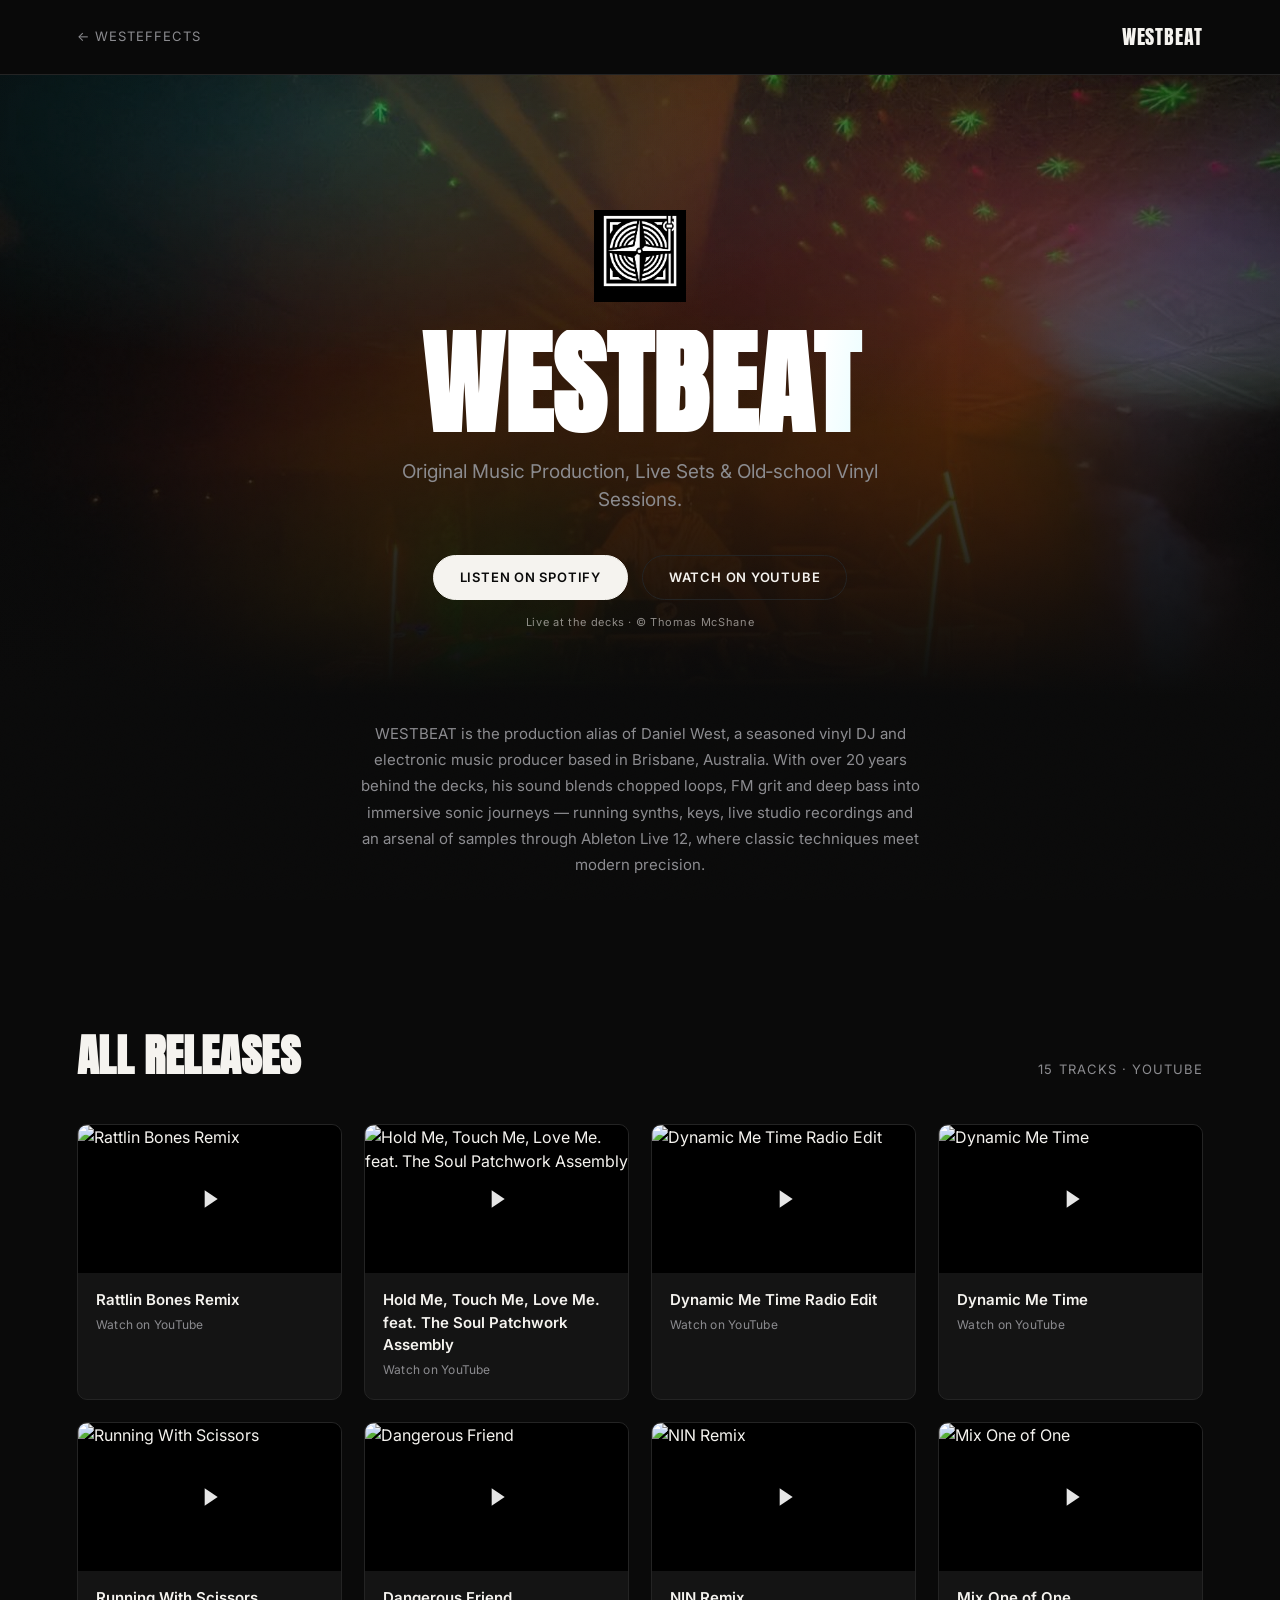
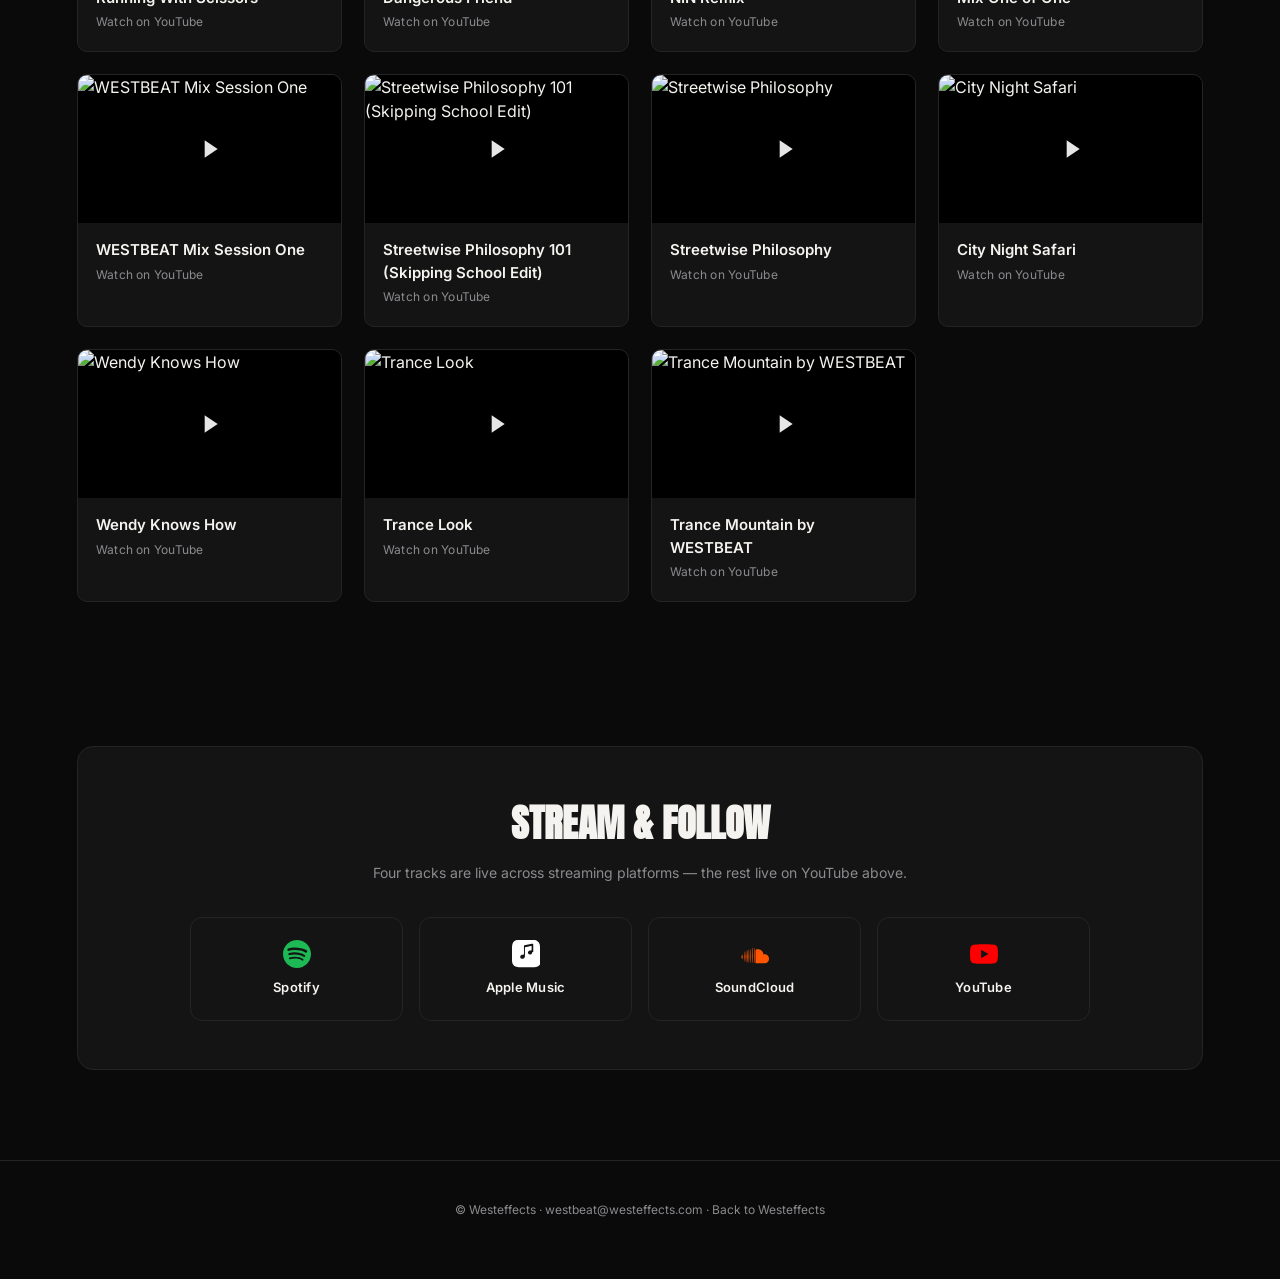
==== westbeat/index.html @ 550e1337 "Restructure site into dedicated project pages Replace single-page landing with a hub page linking to" ====
<!DOCTYPE html>
<html lang="en">
<head>
<meta charset="UTF-8">
<meta name="viewport" content="width=device-width, initial-scale=1.0">
<title>WESTBEAT — Original Music Production | Westeffects</title>
<meta name="description" content="WESTBEAT is the production alias of Daniel West — vinyl DJ and electronic music producer from Brisbane, Australia. Listen to every release.">
<link rel="preconnect" href="https://fonts.googleapis.com">
<link rel="preconnect" href="https://fonts.gstatic.com" crossorigin>
<link href="https://fonts.googleapis.com/css2?family=Anton&family=Inter:wght@400;500;600;700&display=swap" rel="stylesheet">
<style>
  :root{
    --bg:#0a0a0a;
    --bg-raised:#141414;
    --line:#242424;
    --text:#f5f3ef;
    --muted:#8b8b8f;
    --cyan:#00e5ff;
    --magenta:#ff2fd6;
  }
  *{box-sizing:border-box; margin:0; padding:0;}
  html{scroll-behavior:smooth;}
  body{
    background:var(--bg);
    color:var(--text);
    font-family:'Inter',sans-serif;
    line-height:1.5;
  }
  a{color:inherit; text-decoration:none;}
  img{display:block; max-width:100%;}

  .noise{
    position:fixed; inset:0; pointer-events:none; z-index:1; opacity:.035; mix-blend-mode:overlay;
    background-image:url("data:image/svg+xml,%3Csvg xmlns='http://www.w3.org/2000/svg' width='120' height='120'%3E%3Cfilter id='n'%3E%3CfeTurbulence type='fractalNoise' baseFrequency='.9' numOctaves='2' stitchTiles='stitch'/%3E%3C/filter%3E%3Crect width='100%25' height='100%25' filter='url(%23n)'/%3E%3C/svg%3E");
  }

  header{
    position:sticky; top:0; z-index:10;
    display:flex; align-items:center; justify-content:space-between;
    padding:22px 6vw;
    background:rgba(10,10,10,.85);
    backdrop-filter:blur(10px);
    border-bottom:1px solid var(--line);
  }
  .back{
    font-size:13px; letter-spacing:.08em; text-transform:uppercase;
    color:var(--muted); display:flex; align-items:center; gap:8px;
    transition:color .2s;
  }
  .back:hover{color:var(--text);}
  .brandmark{font-family:'Anton'; font-size:20px; letter-spacing:.04em;}

  .hero{
    position:relative;
    padding:15vh 6vw 10vh;
    text-align:center;
    overflow:hidden;
    background:
      linear-gradient(180deg, rgba(10,10,10,.55) 0%, rgba(10,10,10,.75) 55%, var(--bg) 96%),
      url('img/live-set.jpg') center 30%/cover no-repeat;
  }
  .hero::before{
    content:"";
    position:absolute; inset:-20% -10% auto -10%; height:140%;
    background:
      radial-gradient(ellipse 60% 45% at 30% 20%, rgba(0,229,255,.14), transparent 60%),
      radial-gradient(ellipse 55% 40% at 75% 30%, rgba(255,47,214,.13), transparent 60%);
    z-index:0;
  }
  .hero-credit{
    position:relative; z-index:2; margin-top:14px;
    font-size:11px; letter-spacing:.06em; color:rgba(245,243,239,.55);
  }
  .hero-inner{position:relative; z-index:2;}
  .hero img.mark{width:92px; margin:0 auto 28px;}
  .hero h1{
    font-family:'Anton';
    font-size:clamp(48px, 9vw, 118px);
    letter-spacing:.01em;
    line-height:.92;
    text-transform:uppercase;
    background:linear-gradient(100deg, #fff 30%, var(--cyan) 55%, var(--magenta) 78%, #fff 100%);
    background-size:220% 100%;
    -webkit-background-clip:text; background-clip:text; color:transparent;
    animation:sheen 9s ease-in-out infinite;
  }
  @keyframes sheen{0%{background-position:0% 0;}50%{background-position:100% 0;}100%{background-position:0% 0;}}
  .hero p.tag{
    margin-top:22px; font-size:clamp(15px,2vw,19px); color:var(--muted);
    max-width:560px; margin-left:auto; margin-right:auto;
  }
  .hero .cta-row{
    margin-top:40px; display:flex; gap:14px; justify-content:center; flex-wrap:wrap;
  }
  .pill{
    padding:12px 26px; border:1px solid var(--line); border-radius:999px;
    font-size:13px; letter-spacing:.06em; text-transform:uppercase; font-weight:600;
    transition:.2s;
  }
  .pill:hover{border-color:var(--cyan); box-shadow:0 0 0 1px var(--cyan), 0 0 24px rgba(0,229,255,.25);}
  .pill.solid{background:var(--text); color:#0a0a0a; border-color:var(--text);}
  .pill.solid:hover{box-shadow:0 0 24px rgba(255,255,255,.25);}

  .bio{
    max-width:720px; margin:0 auto; padding:0 6vw 10vh;
    color:var(--muted); font-size:15px; text-align:center; line-height:1.75;
  }

  section{padding:6vh 6vw 10vh;}
  .section-head{display:flex; align-items:baseline; justify-content:space-between; margin-bottom:36px; flex-wrap:wrap; gap:10px;}
  .section-head h2{
    font-family:'Anton'; font-size:clamp(28px,4vw,44px); text-transform:uppercase; letter-spacing:.01em;
  }
  .section-head span{color:var(--muted); font-size:13px; letter-spacing:.08em; text-transform:uppercase;}

  .track-grid{
    display:grid; grid-template-columns:repeat(auto-fill, minmax(260px,1fr)); gap:22px;
  }
  .track{
    background:var(--bg-raised); border:1px solid var(--line); border-radius:10px; overflow:hidden;
    transition:transform .25s, border-color .25s, box-shadow .25s;
  }
  .track:hover{transform:translateY(-4px); border-color:var(--cyan); box-shadow:0 12px 30px rgba(0,229,255,.12);}
  .thumb-wrap{position:relative; aspect-ratio:16/9; background:#000; overflow:hidden;}
  .thumb-wrap img{width:100%; height:100%; object-fit:cover; transition:transform .4s;}
  .track:hover .thumb-wrap img{transform:scale(1.06);}
  .play{
    position:absolute; inset:0; display:flex; align-items:center; justify-content:center;
    background:linear-gradient(0deg, rgba(0,0,0,.55), transparent 55%);
  }
  .play svg{width:52px; height:52px; opacity:.9; filter:drop-shadow(0 4px 12px rgba(0,0,0,.5));}
  .track-info{padding:16px 18px 20px;}
  .track-info h3{font-size:15px; font-weight:600; margin-bottom:4px;}
  .track-info p{font-size:12px; color:var(--muted); letter-spacing:.02em;}

  .stream{
    background:var(--bg-raised); border:1px solid var(--line); border-radius:16px;
    padding:48px 6vw; text-align:center;
  }
  .stream h2{font-family:'Anton'; font-size:clamp(26px,4vw,38px); text-transform:uppercase; margin-bottom:10px;}
  .stream p{color:var(--muted); font-size:14px; margin-bottom:34px;}
  .stream-grid{
    display:grid; grid-template-columns:repeat(auto-fit,minmax(170px,1fr)); gap:16px; max-width:900px; margin:0 auto;
  }
  .stream-card{
    border:1px solid var(--line); border-radius:12px; padding:22px 16px;
    display:flex; flex-direction:column; align-items:center; gap:10px;
    transition:.2s;
  }
  .stream-card:hover{border-color:var(--magenta); box-shadow:0 0 24px rgba(255,47,214,.18); transform:translateY(-3px);}
  .stream-card svg{width:28px; height:28px;}
  .stream-card span{font-size:13px; font-weight:600; letter-spacing:.02em;}

  footer{
    text-align:center; padding:40px 6vw 60px; color:var(--muted); font-size:12px;
    border-top:1px solid var(--line);
  }
  footer a{border-bottom:1px solid transparent;}
  footer a:hover{border-color:var(--muted);}

  @media (max-width:560px){
    header{padding:18px 5vw;}
    .hero{padding:12vh 5vw 8vh;}
  }
</style>
</head>
<body>
<div class="noise"></div>

<header>
  <a href="/" class="back">&larr; Westeffects</a>
  <span class="brandmark">WESTBEAT</span>
</header>

<div class="hero">
  <div class="hero-inner">
    <img class="mark" src="/assets/westbeat-emblem.png" alt="WESTBEAT emblem">
    <h1>Westbeat</h1>
    <p class="tag">Original Music Production, Live Sets &amp; Old&#8209;school Vinyl Sessions.</p>
    <div class="cta-row">
      <a class="pill solid" href="https://open.spotify.com/artist/5a6KjIK2V9G9QJYHcWZafc" target="_blank" rel="noopener">Listen on Spotify</a>
      <a class="pill" href="https://www.youtube.com/channel/UCq9BjDnObSXhd4F6xk1nn5w" target="_blank" rel="noopener">Watch on YouTube</a>
    </div>
    <p class="hero-credit">Live at the decks &middot; © Thomas McShane</p>
  </div>
</div>

<div class="bio">
  <p>WESTBEAT is the production alias of Daniel West, a seasoned vinyl DJ and electronic music producer based in Brisbane, Australia. With over 20 years behind the decks, his sound blends chopped loops, FM grit and deep bass into immersive sonic journeys &mdash; running synths, keys, live studio recordings and an arsenal of samples through Ableton Live 12, where classic techniques meet modern precision.</p>
</div>

<section id="tracks">
  <div class="section-head">
    <h2>All Releases</h2>
    <span>15 tracks · YouTube</span>
  </div>
  <div class="track-grid" id="trackGrid"></div>
</section>

<section id="stream-links">
  <div class="stream">
    <h2>Stream &amp; Follow</h2>
    <p>Four tracks are live across streaming platforms — the rest live on YouTube above.</p>
    <div class="stream-grid">
      <a class="stream-card" href="https://open.spotify.com/artist/5a6KjIK2V9G9QJYHcWZafc" target="_blank" rel="noopener">
        <svg viewBox="0 0 24 24" fill="#1DB954"><path d="M12 0C5.4 0 0 5.4 0 12s5.4 12 12 12 12-5.4 12-12S18.66 0 12 0zm5.521 17.34c-.24.359-.66.48-1.021.24-2.82-1.74-6.36-2.101-10.561-1.141-.418.122-.779-.179-.899-.539-.12-.421.18-.78.54-.9 4.56-1.021 8.52-.6 11.64 1.32.42.18.479.659.301 1.02zm1.44-3.3c-.301.42-.841.6-1.262.3-3.239-1.98-8.159-2.58-11.939-1.38-.479.12-1.02-.12-1.14-.6-.12-.48.12-1.021.6-1.141 4.32-1.32 9.719-.66 13.379 1.621.361.181.54.78.362 1.2zm.12-3.36C15.24 8.4 8.82 8.16 5.16 9.301c-.6.179-1.2-.181-1.38-.72-.18-.6.18-1.2.72-1.381 4.26-1.26 11.28-1.02 15.721 1.621.539.3.719 1.02.419 1.56-.299.421-1.02.599-1.559.3z"/></svg>
        <span>Spotify</span>
      </a>
      <a class="stream-card" href="https://music.apple.com/us/artist/westbeat/552785212" target="_blank" rel="noopener">
        <svg viewBox="0 0 24 24" fill="#fff"><path d="M23.997 6.124a9.23 9.23 0 00-.24-2.19c-.317-1.31-1.062-2.31-2.18-3.043A5.022 5.022 0 0019.5.033a10 10 0 00-1.156-.08H5.65a9.7 9.7 0 00-1.428.111 4.994 4.994 0 00-2.582 1.312A5.023 5.023 0 00.303 3.878a9.09 9.09 0 00-.28 2.006c-.008.109-.017.219-.023.328v11.588c.01.166.018.331.033.497.06.703.184 1.395.5 2.038a5.023 5.023 0 003.017 2.62 8.9 8.9 0 002.324.377c.113.006.226.014.339.021h12.978a8.882 8.882 0 001.4-.108 5.008 5.008 0 002.6-1.297 5.036 5.036 0 001.464-2.734 9.19 9.19 0 00.153-1.313c.008-.113.014-.226.02-.339V6.463c-.005-.113-.008-.226-.011-.339zm-6.549 4.203c-.045.436-.156.859-.396 1.234-.298.465-.719.751-1.24.868a1.96 1.96 0 01-.475.05 1.63 1.63 0 01-1.653-1.457 1.735 1.735 0 011.017-1.79c.297-.139.61-.203.928-.264l1.03-.196c.135-.026.161-.076.161-.207-.001-1.08 0-2.16-.002-3.24a.42.42 0 00-.014-.109c-.024-.089-.083-.128-.176-.11l-.443.087-4.85.978c-.03.006-.06.012-.089.021-.108.033-.147.08-.156.192a1.32 1.32 0 00-.005.146v7.129c0 .316-.024.63-.107.937a1.994 1.994 0 01-1.397 1.42 2.42 2.42 0 01-.926.089 1.716 1.716 0 01-1.598-1.407 1.734 1.734 0 011.056-1.87c.29-.13.596-.19.906-.249l1.062-.202c.15-.03.176-.076.176-.226V4.947c0-.156.05-.28.202-.343a.87.87 0 01.223-.058l6.29-1.268.61-.123a.53.53 0 01.623.417c.014.06.02.123.02.185v6.57z"/></svg>
        <span>Apple Music</span>
      </a>
      <a class="stream-card" href="https://soundcloud.com/westbeat-sc" target="_blank" rel="noopener">
        <svg viewBox="0 0 24 24" fill="#ff5500"><path d="M1.175 12.225c-.051 0-.094.046-.101.1l-.233 2.154.233 2.105c.007.058.05.098.101.098.05 0 .09-.04.099-.098l.255-2.105-.27-2.154c0-.057-.045-.1-.084-.1zm-1.005.83c-.06 0-.09.04-.099.09l-.17 1.325.17 1.28c.005.05.04.09.095.09s.095-.04.1-.09l.19-1.28-.19-1.325c-.005-.055-.045-.09-.096-.09zM3.24 10.06c-.06 0-.11.05-.11.11l-.24 4.14.24 3.97c0 .06.05.11.11.11.055 0 .1-.05.11-.11l.27-3.97-.27-4.14c-.01-.06-.055-.11-.11-.11zm1.075-.9c-.065 0-.12.055-.125.12l-.215 5.02.215 4.86c.005.065.06.12.125.12.06 0 .11-.055.115-.12l.245-4.86-.245-5.02c-.005-.065-.055-.12-.115-.12zm1.12-.32c-.075 0-.135.06-.14.135l-.195 5.24.195 4.995c.005.075.065.135.14.135.07 0 .13-.06.135-.135l.22-4.995-.22-5.24c-.005-.075-.065-.135-.135-.135zm1.31-.61c-.08 0-.145.065-.15.145l-.17 5.85.17 5.02c.005.08.07.145.15.145.075 0 .14-.065.145-.145l.19-5.02-.19-5.85c-.005-.08-.07-.145-.145-.145zm1.575-.35c-.09 0-.16.07-.165.16l-.135 6.2.135 5.06c.005.09.075.16.165.16.085 0 .155-.07.16-.16l.155-5.06-.155-6.2c-.005-.09-.075-.16-.16-.16zm1.575-1.135c-.005 0-.005 0 0 0-.1 0-.18.08-.185.18l-.11 7.32.11 5.09c.005.1.085.18.185.18.095 0 .175-.08.18-.18l.125-5.09-.125-7.32c-.005-.1-.085-.18-.18-.18zm1.665.03c-.105 0-.19.085-.195.19l-.095 7.28.095 5.115c.005.105.09.19.195.19.1 0 .185-.085.19-.19l.11-5.115-.11-7.28c-.005-.105-.09-.19-.19-.19zM24 15.885c0-1.99-1.615-3.605-3.605-3.605-.375 0-.735.06-1.075.165-.22-2.48-2.305-4.425-4.845-4.425-.625 0-1.225.12-1.775.335-.21.08-.265.165-.265.325v10.9c0 .17.135.31.3.325.01 0 6.965.005 7.66.005 1.99 0 3.605-1.615 3.605-3.61z"/></svg>
        <span>SoundCloud</span>
      </a>
      <a class="stream-card" href="https://www.youtube.com/channel/UCq9BjDnObSXhd4F6xk1nn5w" target="_blank" rel="noopener">
        <svg viewBox="0 0 24 24" fill="#ff0000"><path d="M23.498 6.186a3.016 3.016 0 00-2.122-2.136C19.505 3.545 12 3.545 12 3.545s-7.505 0-9.377.505A3.017 3.017 0 00.502 6.186C0 8.07 0 12 0 12s0 3.93.502 5.814a3.016 3.016 0 002.122 2.136c1.871.505 9.376.505 9.376.505s7.505 0 9.377-.505a3.015 3.015 0 002.122-2.136C24 15.93 24 12 24 12s0-3.93-.502-5.814zM9.545 15.568V8.432L15.818 12l-6.273 3.568z"/></svg>
        <span>YouTube</span>
      </a>
    </div>
  </div>
</section>

<footer>
  &copy; Westeffects &middot; <a href="mailto:westbeat@westeffects.com">westbeat@westeffects.com</a> &middot; <a href="/">Back to Westeffects</a>
</footer>

<script>
  const tracks = [
    {t:"Rattlin Bones Remix", id:"Dpo0kNrau_4"},
    {t:"Hold Me, Touch Me, Love Me. feat. The Soul Patchwork Assembly", id:"LbVq-XyKvYc"},
    {t:"Dynamic Me Time Radio Edit", id:"4kYyY1t7k84"},
    {t:"Dynamic Me Time", id:"8NvxY5OrYR0"},
    {t:"Running With Scissors", id:"CcXhav2uwrs"},
    {t:"Dangerous Friend", id:"uEY5Pba6KpY"},
    {t:"NIN Remix", id:"u3RGkSMox-8"},
    {t:"Mix One of One", id:"4SW2ZgAfYdM"},
    {t:"WESTBEAT Mix Session One", id:"VkwYzGyesQo"},
    {t:"Streetwise Philosophy 101 (Skipping School Edit)", id:"_OhqLDvJl_M"},
    {t:"Streetwise Philosophy", id:"Dahv3SPczKo"},
    {t:"City Night Safari", id:"FU1nrF82zl4"},
    {t:"Wendy Knows How", id:"JYsI0Rg2P-U"},
    {t:"Trance Look", id:"PhKrFLzXzLE"},
    {t:"Trance Mountain by WESTBEAT", id:"DT7J2Pi8-xg"}
  ];
  const grid = document.getElementById('trackGrid');
  grid.innerHTML = tracks.map(tr => `
    <a class="track" href="https://www.youtube.com/watch?v=${tr.id}" target="_blank" rel="noopener">
      <div class="thumb-wrap">
        <img loading="lazy" src="https://img.youtube.com/vi/${tr.id}/hqdefault.jpg" alt="${tr.t}">
        <div class="play"><svg viewBox="0 0 24 24" fill="white"><circle cx="12" cy="12" r="11" fill="rgba(0,0,0,.35)"/><path d="M10 8l6 4-6 4V8z" fill="white"/></svg></div>
      </div>
      <div class="track-info"><h3>${tr.t}</h3><p>Watch on YouTube</p></div>
    </a>
  `).join('');
</script>
</body>
</html>
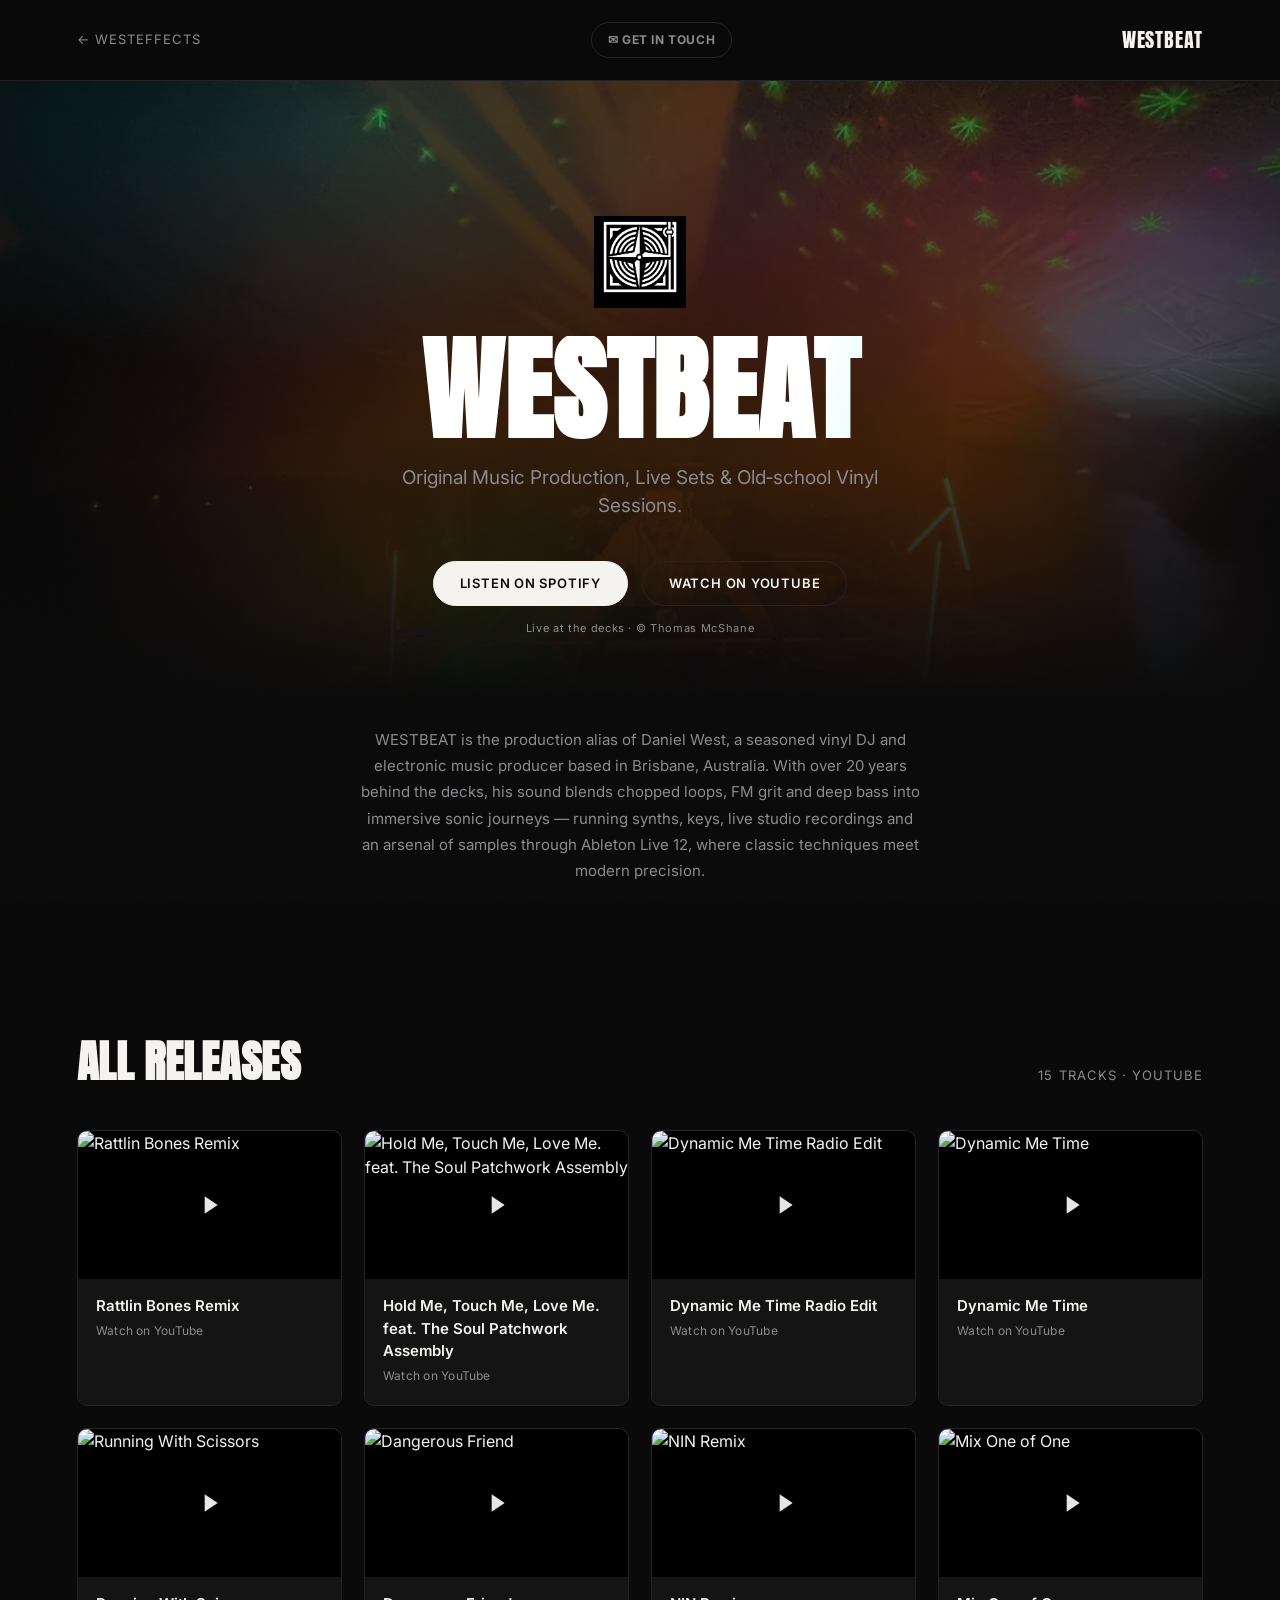
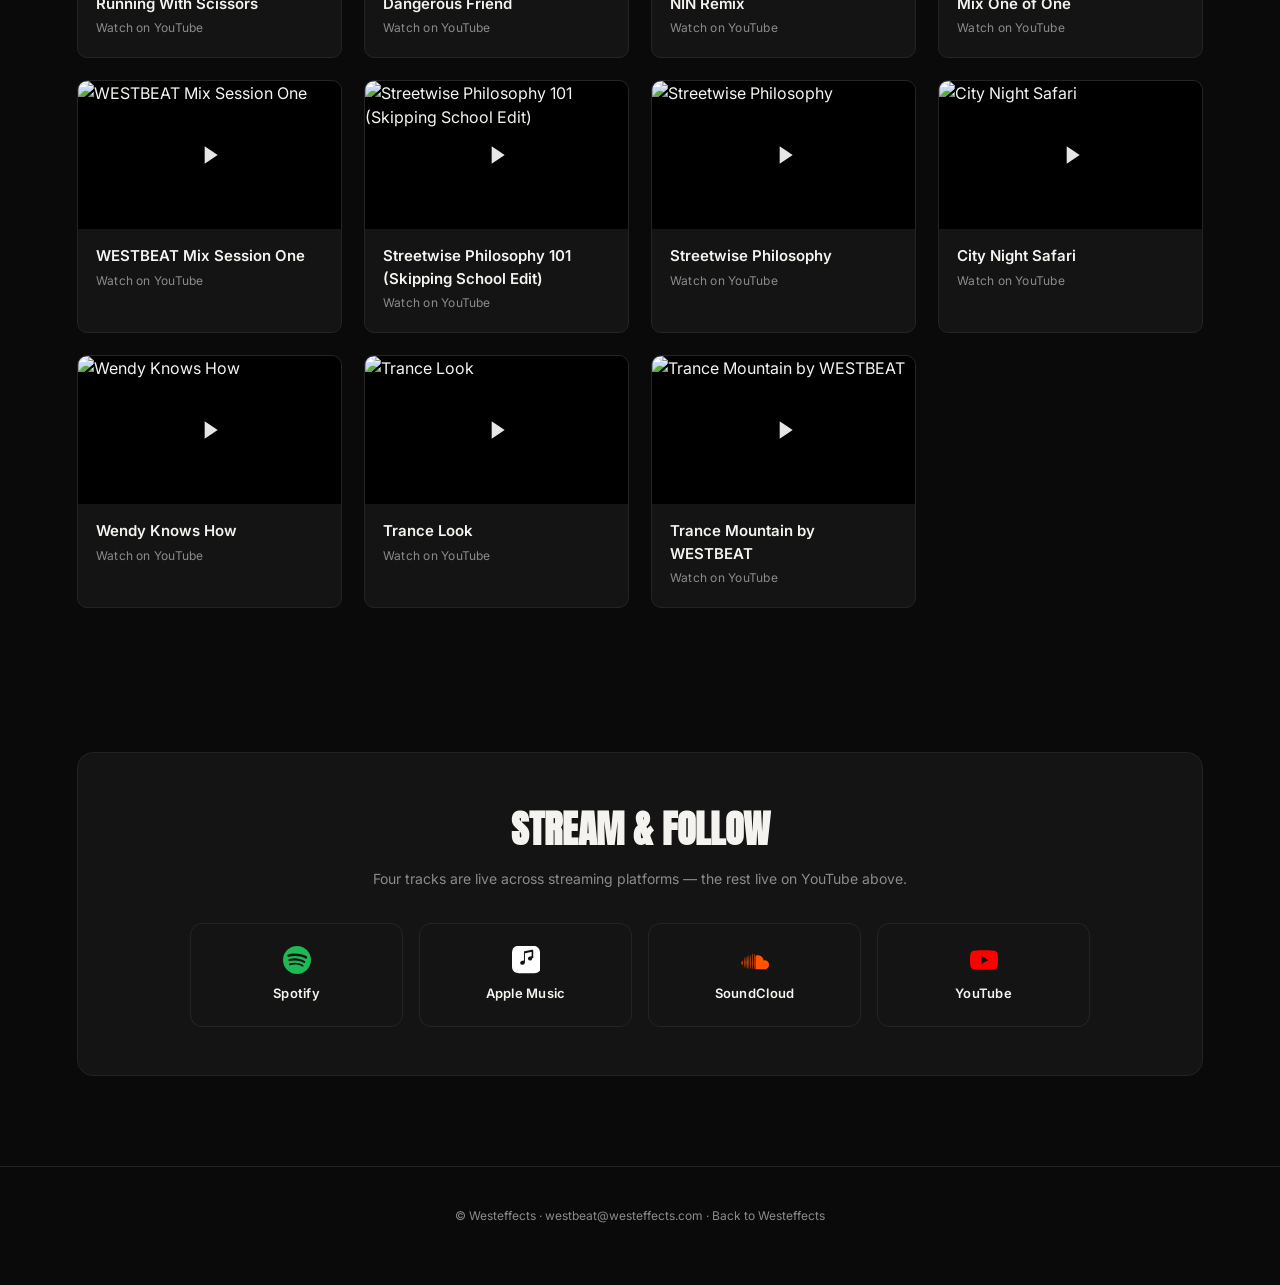
==== commit 5946afd8: "Update index.html" ====
--- a/westbeat/index.html
+++ b/westbeat/index.html
@@ -48,6 +48,8 @@
     transition:color .2s;
   }
   .back:hover{color:var(--text);}
+  .contact-pill{font-size:12px; font-weight:700; letter-spacing:.05em; text-transform:uppercase; color:var(--muted); padding:8px 16px; border:1px solid var(--line); border-radius:999px; transition:.2s;}
+  .contact-pill:hover{border-color:var(--cyan); color:var(--text);}
   .brandmark{font-family:'Anton'; font-size:20px; letter-spacing:.04em;}
 
   .hero{
@@ -169,6 +171,7 @@
 
 <header>
   <a href="/" class="back">&larr; Westeffects</a>
+  <a href="mailto:westbeat@westeffects.com" class="contact-pill">&#9993; Get in Touch</a>
   <span class="brandmark">WESTBEAT</span>
 </header>
 
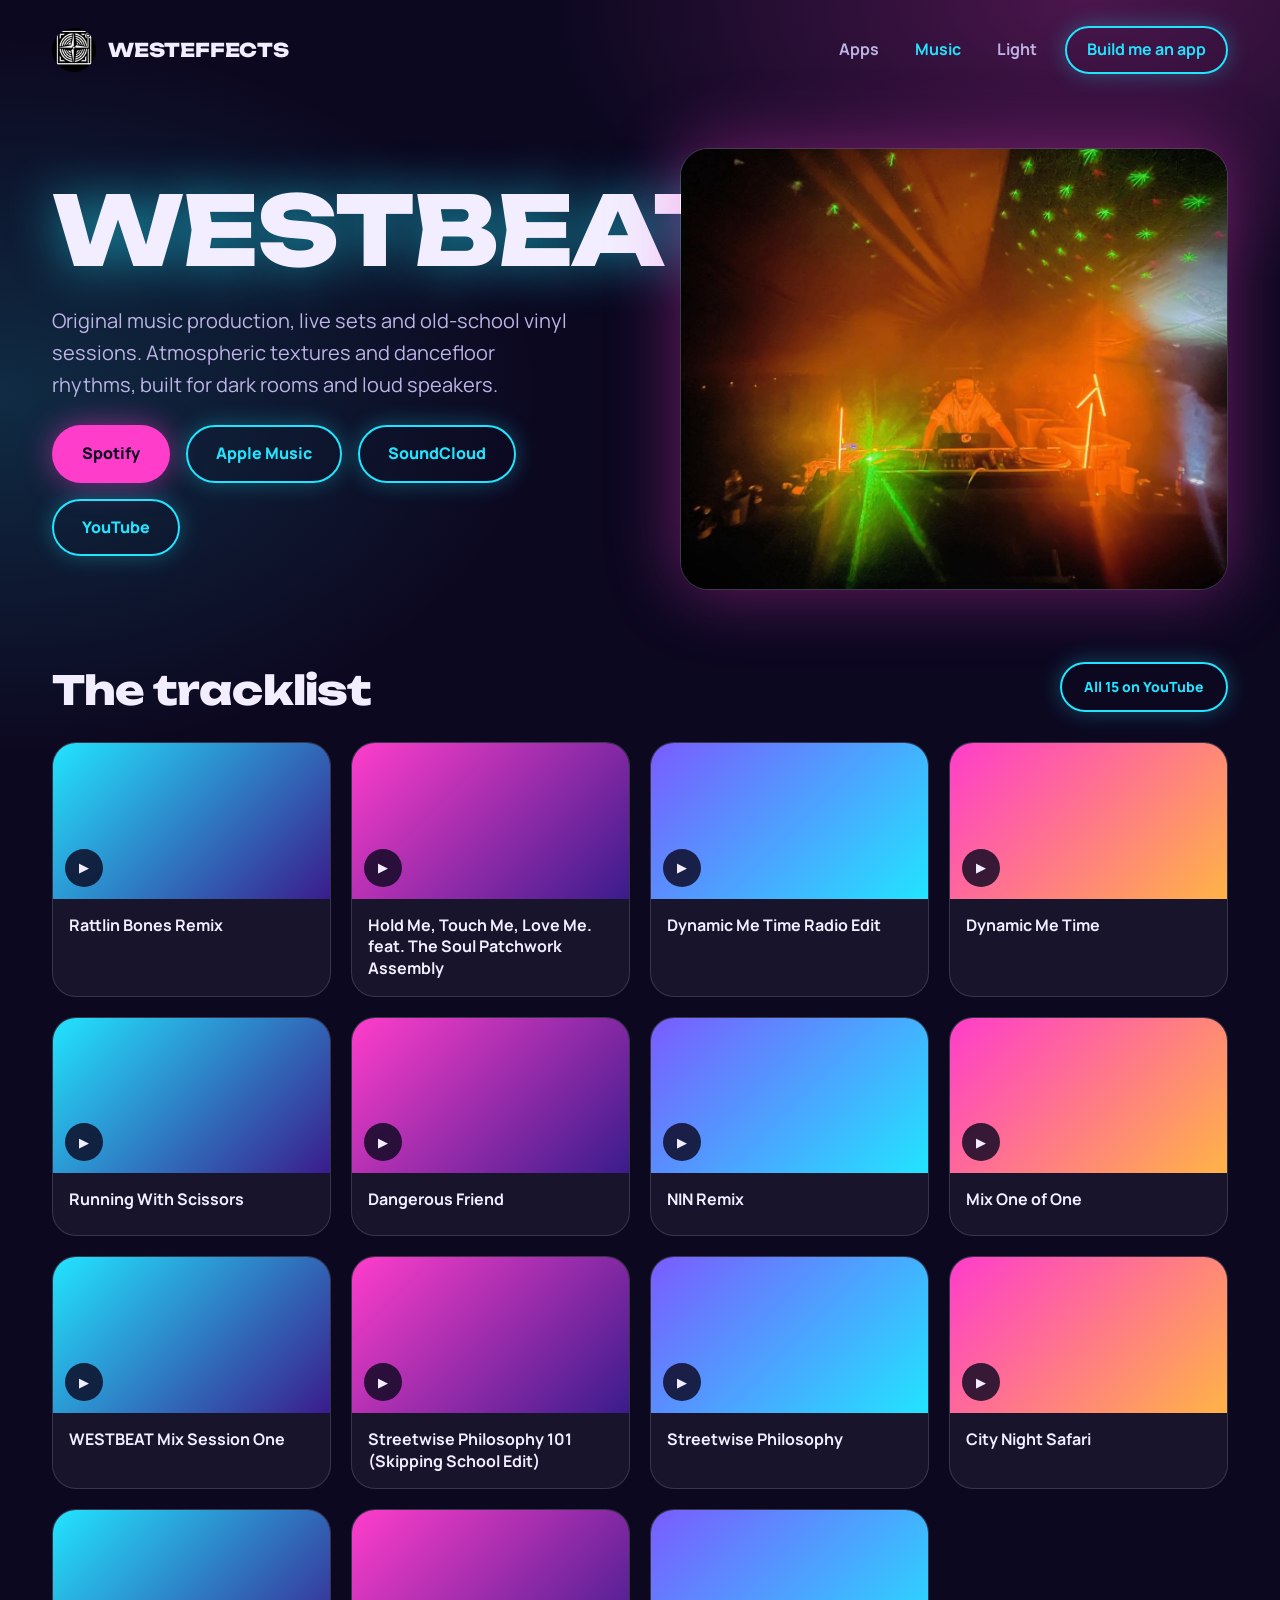
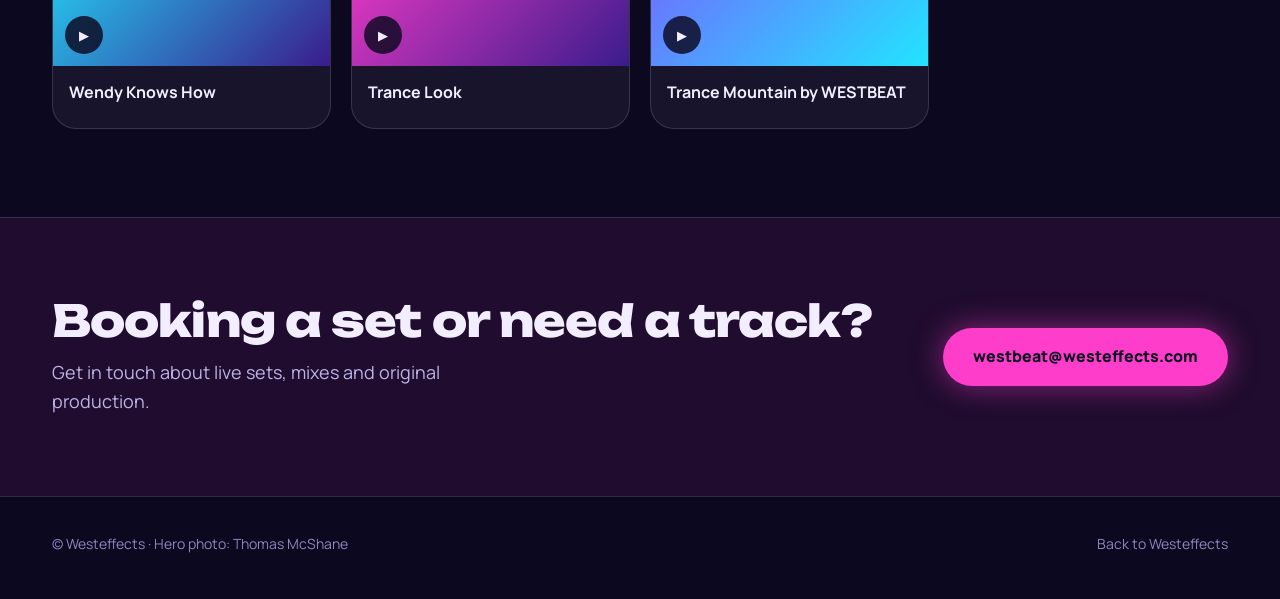
==== commit 1a2608f3: "Add files via upload" ====
--- a/westbeat/index.html
+++ b/westbeat/index.html
@@ -3,260 +3,62 @@
 <head>
 <meta charset="UTF-8">
 <meta name="viewport" content="width=device-width, initial-scale=1.0">
-<title>WESTBEAT — Original Music Production | Westeffects</title>
-<meta name="description" content="WESTBEAT is the production alias of Daniel West — vinyl DJ and electronic music producer from Brisbane, Australia. Listen to every release.">
+<title>Westbeat — Music and Sound | Westeffects</title>
+<meta name="description" content="Westbeat: original music production, live sets and old-school vinyl sessions. Listen on YouTube, Spotify, Apple Music and SoundCloud.">
+<link rel="icon" href="/assets/favicon.png">
 <link rel="preconnect" href="https://fonts.googleapis.com">
 <link rel="preconnect" href="https://fonts.gstatic.com" crossorigin>
-<link href="https://fonts.googleapis.com/css2?family=Anton&family=Inter:wght@400;500;600;700&display=swap" rel="stylesheet">
-<style>
-  :root{
-    --bg:#0a0a0a;
-    --bg-raised:#141414;
-    --line:#242424;
-    --text:#f5f3ef;
-    --muted:#8b8b8f;
-    --cyan:#00e5ff;
-    --magenta:#ff2fd6;
-  }
-  *{box-sizing:border-box; margin:0; padding:0;}
-  html{scroll-behavior:smooth;}
-  body{
-    background:var(--bg);
-    color:var(--text);
-    font-family:'Inter',sans-serif;
-    line-height:1.5;
-  }
-  a{color:inherit; text-decoration:none;}
-  img{display:block; max-width:100%;}
-
-  .noise{
-    position:fixed; inset:0; pointer-events:none; z-index:1; opacity:.035; mix-blend-mode:overlay;
-    background-image:url("data:image/svg+xml,%3Csvg xmlns='http://www.w3.org/2000/svg' width='120' height='120'%3E%3Cfilter id='n'%3E%3CfeTurbulence type='fractalNoise' baseFrequency='.9' numOctaves='2' stitchTiles='stitch'/%3E%3C/filter%3E%3Crect width='100%25' height='100%25' filter='url(%23n)'/%3E%3C/svg%3E");
-  }
-
-  header{
-    position:sticky; top:0; z-index:10;
-    display:flex; align-items:center; justify-content:space-between;
-    padding:22px 6vw;
-    background:rgba(10,10,10,.85);
-    backdrop-filter:blur(10px);
-    border-bottom:1px solid var(--line);
-  }
-  .back{
-    font-size:13px; letter-spacing:.08em; text-transform:uppercase;
-    color:var(--muted); display:flex; align-items:center; gap:8px;
-    transition:color .2s;
-  }
-  .back:hover{color:var(--text);}
-  .contact-pill{font-size:12px; font-weight:700; letter-spacing:.05em; text-transform:uppercase; color:var(--muted); padding:8px 16px; border:1px solid var(--line); border-radius:999px; transition:.2s;}
-  .contact-pill:hover{border-color:var(--cyan); color:var(--text);}
-  .brandmark{font-family:'Anton'; font-size:20px; letter-spacing:.04em;}
-
-  .hero{
-    position:relative;
-    padding:15vh 6vw 10vh;
-    text-align:center;
-    overflow:hidden;
-    background:
-      linear-gradient(180deg, rgba(10,10,10,.55) 0%, rgba(10,10,10,.75) 55%, var(--bg) 96%),
-      url('img/live-set.jpg') center 30%/cover no-repeat;
-  }
-  .hero::before{
-    content:"";
-    position:absolute; inset:-20% -10% auto -10%; height:140%;
-    background:
-      radial-gradient(ellipse 60% 45% at 30% 20%, rgba(0,229,255,.14), transparent 60%),
-      radial-gradient(ellipse 55% 40% at 75% 30%, rgba(255,47,214,.13), transparent 60%);
-    z-index:0;
-  }
-  .hero-credit{
-    position:relative; z-index:2; margin-top:14px;
-    font-size:11px; letter-spacing:.06em; color:rgba(245,243,239,.55);
-  }
-  .hero-inner{position:relative; z-index:2;}
-  .hero img.mark{width:92px; margin:0 auto 28px;}
-  .hero h1{
-    font-family:'Anton';
-    font-size:clamp(48px, 9vw, 118px);
-    letter-spacing:.01em;
-    line-height:.92;
-    text-transform:uppercase;
-    background:linear-gradient(100deg, #fff 30%, var(--cyan) 55%, var(--magenta) 78%, #fff 100%);
-    background-size:220% 100%;
-    -webkit-background-clip:text; background-clip:text; color:transparent;
-    animation:sheen 9s ease-in-out infinite;
-  }
-  @keyframes sheen{0%{background-position:0% 0;}50%{background-position:100% 0;}100%{background-position:0% 0;}}
-  .hero p.tag{
-    margin-top:22px; font-size:clamp(15px,2vw,19px); color:var(--muted);
-    max-width:560px; margin-left:auto; margin-right:auto;
-  }
-  .hero .cta-row{
-    margin-top:40px; display:flex; gap:14px; justify-content:center; flex-wrap:wrap;
-  }
-  .pill{
-    padding:12px 26px; border:1px solid var(--line); border-radius:999px;
-    font-size:13px; letter-spacing:.06em; text-transform:uppercase; font-weight:600;
-    transition:.2s;
-  }
-  .pill:hover{border-color:var(--cyan); box-shadow:0 0 0 1px var(--cyan), 0 0 24px rgba(0,229,255,.25);}
-  .pill.solid{background:var(--text); color:#0a0a0a; border-color:var(--text);}
-  .pill.solid:hover{box-shadow:0 0 24px rgba(255,255,255,.25);}
-
-  .bio{
-    max-width:720px; margin:0 auto; padding:0 6vw 10vh;
-    color:var(--muted); font-size:15px; text-align:center; line-height:1.75;
-  }
-
-  section{padding:6vh 6vw 10vh;}
-  .section-head{display:flex; align-items:baseline; justify-content:space-between; margin-bottom:36px; flex-wrap:wrap; gap:10px;}
-  .section-head h2{
-    font-family:'Anton'; font-size:clamp(28px,4vw,44px); text-transform:uppercase; letter-spacing:.01em;
-  }
-  .section-head span{color:var(--muted); font-size:13px; letter-spacing:.08em; text-transform:uppercase;}
-
-  .track-grid{
-    display:grid; grid-template-columns:repeat(auto-fill, minmax(260px,1fr)); gap:22px;
-  }
-  .track{
-    background:var(--bg-raised); border:1px solid var(--line); border-radius:10px; overflow:hidden;
-    transition:transform .25s, border-color .25s, box-shadow .25s;
-  }
-  .track:hover{transform:translateY(-4px); border-color:var(--cyan); box-shadow:0 12px 30px rgba(0,229,255,.12);}
-  .thumb-wrap{position:relative; aspect-ratio:16/9; background:#000; overflow:hidden;}
-  .thumb-wrap img{width:100%; height:100%; object-fit:cover; transition:transform .4s;}
-  .track:hover .thumb-wrap img{transform:scale(1.06);}
-  .play{
-    position:absolute; inset:0; display:flex; align-items:center; justify-content:center;
-    background:linear-gradient(0deg, rgba(0,0,0,.55), transparent 55%);
-  }
-  .play svg{width:52px; height:52px; opacity:.9; filter:drop-shadow(0 4px 12px rgba(0,0,0,.5));}
-  .track-info{padding:16px 18px 20px;}
-  .track-info h3{font-size:15px; font-weight:600; margin-bottom:4px;}
-  .track-info p{font-size:12px; color:var(--muted); letter-spacing:.02em;}
-
-  .stream{
-    background:var(--bg-raised); border:1px solid var(--line); border-radius:16px;
-    padding:48px 6vw; text-align:center;
-  }
-  .stream h2{font-family:'Anton'; font-size:clamp(26px,4vw,38px); text-transform:uppercase; margin-bottom:10px;}
-  .stream p{color:var(--muted); font-size:14px; margin-bottom:34px;}
-  .stream-grid{
-    display:grid; grid-template-columns:repeat(auto-fit,minmax(170px,1fr)); gap:16px; max-width:900px; margin:0 auto;
-  }
-  .stream-card{
-    border:1px solid var(--line); border-radius:12px; padding:22px 16px;
-    display:flex; flex-direction:column; align-items:center; gap:10px;
-    transition:.2s;
-  }
-  .stream-card:hover{border-color:var(--magenta); box-shadow:0 0 24px rgba(255,47,214,.18); transform:translateY(-3px);}
-  .stream-card svg{width:28px; height:28px;}
-  .stream-card span{font-size:13px; font-weight:600; letter-spacing:.02em;}
-
-  footer{
-    text-align:center; padding:40px 6vw 60px; color:var(--muted); font-size:12px;
-    border-top:1px solid var(--line);
-  }
-  footer a{border-bottom:1px solid transparent;}
-  footer a:hover{border-color:var(--muted);}
-
-  @media (max-width:560px){
-    header{padding:18px 5vw;}
-    .hero{padding:12vh 5vw 8vh;}
-  }
-</style>
+<link href="https://fonts.googleapis.com/css2?family=Unbounded:wght@500;800&family=Manrope:wght@400;500;700;800&display=swap" rel="stylesheet">
+<link rel="stylesheet" href="/assets/styles.css">
 </head>
 <body>
-<div class="noise"></div>
+<div class="wrap">
+  <nav class="nav" aria-label="Main">
+    <a class="brand" href="/"><img src="/assets/emblem-256.png" alt="Westeffects compass emblem" width="44" height="44"><span>WESTEFFECTS</span></a>
+    <div class="menu">
+      <a href="/westworks/">Apps</a><a href="/westbeat/" aria-current="page">Music</a><a href="/westlight/">Light</a>
+      <a class="cta" href="/westworks/#build">Build me an app</a>
+    </div>
+  </nav>
 
-<header>
-  <a href="/" class="back">&larr; Westeffects</a>
-  <a href="mailto:westbeat@westeffects.com" class="contact-pill">&#9993; Get in Touch</a>
-  <span class="brandmark">WESTBEAT</span>
-</header>
+  <header class="split">
+    <div class="l">
+      <h1 class="disp" style="font-size:clamp(44px,8vw,96px);text-shadow:0 0 50px rgba(34,228,255,.6)">WESTBEAT</h1>
+      <p class="lead" style="font-size:clamp(17px,2vw,20px);color:var(--muted);max-width:520px">Original music production, live sets and old-school vinyl sessions. Atmospheric textures and dancefloor rhythms, built for dark rooms and loud speakers.</p>
+      <div class="row"><a class="btn" href="https://open.spotify.com/artist/5a6KjIK2V9G9QJYHcWZafc" target="_blank" rel="noopener">Spotify</a><a class="btn ghost" href="https://music.apple.com/us/artist/westbeat/552785212" target="_blank" rel="noopener">Apple Music</a><a class="btn ghost" href="https://soundcloud.com/westbeat-sc" target="_blank" rel="noopener">SoundCloud</a><a class="btn ghost" href="https://www.youtube.com/channel/UCq9BjDnObSXhd4F6xk1nn5w" target="_blank" rel="noopener">YouTube</a></div>
+    </div>
+    <div class="r"><img src="/assets/live-set.jpg" alt="Westbeat DJ playing vinyl at a live set. Photo: Thomas McShane"></div>
+  </header>
 
-<div class="hero">
-  <div class="hero-inner">
-    <img class="mark" src="/assets/westbeat-emblem.png" alt="WESTBEAT emblem">
-    <h1>Westbeat</h1>
-    <p class="tag">Original Music Production, Live Sets &amp; Old&#8209;school Vinyl Sessions.</p>
-    <div class="cta-row">
-      <a class="pill solid" href="https://open.spotify.com/artist/5a6KjIK2V9G9QJYHcWZafc" target="_blank" rel="noopener">Listen on Spotify</a>
-      <a class="pill" href="https://www.youtube.com/channel/UCq9BjDnObSXhd4F6xk1nn5w" target="_blank" rel="noopener">Watch on YouTube</a>
+  <section class="block" aria-labelledby="tl">
+    <div class="head-row"><h2 class="disp" id="tl">The tracklist</h2><a class="btn ghost sm" href="https://www.youtube.com/channel/UCq9BjDnObSXhd4F6xk1nn5w" target="_blank" rel="noopener">All 15 on YouTube</a></div>
+    <div class="tracks">
+      <a class="glass track" href="https://www.youtube.com/watch?v=Dpo0kNrau_4" target="_blank" rel="noopener" style="--a:#22E4FF;--b:#3A1C8C"><div class="th"><img src="https://img.youtube.com/vi/Dpo0kNrau_4/hqdefault.jpg" alt="" loading="lazy" onerror="this.remove()"><b aria-hidden="true">▶</b></div><div class="tt">Rattlin Bones Remix</div></a>
+      <a class="glass track" href="https://www.youtube.com/watch?v=LbVq-XyKvYc" target="_blank" rel="noopener" style="--a:#FF3DCB;--b:#3A1C8C"><div class="th"><img src="https://img.youtube.com/vi/LbVq-XyKvYc/hqdefault.jpg" alt="" loading="lazy" onerror="this.remove()"><b aria-hidden="true">▶</b></div><div class="tt">Hold Me, Touch Me, Love Me. feat. The Soul Patchwork Assembly</div></a>
+      <a class="glass track" href="https://www.youtube.com/watch?v=4kYyY1t7k84" target="_blank" rel="noopener" style="--a:#7A5CFF;--b:#22E4FF"><div class="th"><img src="https://img.youtube.com/vi/4kYyY1t7k84/hqdefault.jpg" alt="" loading="lazy" onerror="this.remove()"><b aria-hidden="true">▶</b></div><div class="tt">Dynamic Me Time Radio Edit</div></a>
+      <a class="glass track" href="https://www.youtube.com/watch?v=8NvxY5OrYR0" target="_blank" rel="noopener" style="--a:#FF3DCB;--b:#FFB347"><div class="th"><img src="https://img.youtube.com/vi/8NvxY5OrYR0/hqdefault.jpg" alt="" loading="lazy" onerror="this.remove()"><b aria-hidden="true">▶</b></div><div class="tt">Dynamic Me Time</div></a>
+      <a class="glass track" href="https://www.youtube.com/watch?v=CcXhav2uwrs" target="_blank" rel="noopener" style="--a:#22E4FF;--b:#3A1C8C"><div class="th"><img src="https://img.youtube.com/vi/CcXhav2uwrs/hqdefault.jpg" alt="" loading="lazy" onerror="this.remove()"><b aria-hidden="true">▶</b></div><div class="tt">Running With Scissors</div></a>
+      <a class="glass track" href="https://www.youtube.com/watch?v=uEY5Pba6KpY" target="_blank" rel="noopener" style="--a:#FF3DCB;--b:#3A1C8C"><div class="th"><img src="https://img.youtube.com/vi/uEY5Pba6KpY/hqdefault.jpg" alt="" loading="lazy" onerror="this.remove()"><b aria-hidden="true">▶</b></div><div class="tt">Dangerous Friend</div></a>
+      <a class="glass track" href="https://www.youtube.com/watch?v=u3RGkSMox-8" target="_blank" rel="noopener" style="--a:#7A5CFF;--b:#22E4FF"><div class="th"><img src="https://img.youtube.com/vi/u3RGkSMox-8/hqdefault.jpg" alt="" loading="lazy" onerror="this.remove()"><b aria-hidden="true">▶</b></div><div class="tt">NIN Remix</div></a>
+      <a class="glass track" href="https://www.youtube.com/watch?v=4SW2ZgAfYdM" target="_blank" rel="noopener" style="--a:#FF3DCB;--b:#FFB347"><div class="th"><img src="https://img.youtube.com/vi/4SW2ZgAfYdM/hqdefault.jpg" alt="" loading="lazy" onerror="this.remove()"><b aria-hidden="true">▶</b></div><div class="tt">Mix One of One</div></a>
+      <a class="glass track" href="https://www.youtube.com/watch?v=VkwYzGyesQo" target="_blank" rel="noopener" style="--a:#22E4FF;--b:#3A1C8C"><div class="th"><img src="https://img.youtube.com/vi/VkwYzGyesQo/hqdefault.jpg" alt="" loading="lazy" onerror="this.remove()"><b aria-hidden="true">▶</b></div><div class="tt">WESTBEAT Mix Session One</div></a>
+      <a class="glass track" href="https://www.youtube.com/watch?v=_OhqLDvJl_M" target="_blank" rel="noopener" style="--a:#FF3DCB;--b:#3A1C8C"><div class="th"><img src="https://img.youtube.com/vi/_OhqLDvJl_M/hqdefault.jpg" alt="" loading="lazy" onerror="this.remove()"><b aria-hidden="true">▶</b></div><div class="tt">Streetwise Philosophy 101 (Skipping School Edit)</div></a>
+      <a class="glass track" href="https://www.youtube.com/watch?v=Dahv3SPczKo" target="_blank" rel="noopener" style="--a:#7A5CFF;--b:#22E4FF"><div class="th"><img src="https://img.youtube.com/vi/Dahv3SPczKo/hqdefault.jpg" alt="" loading="lazy" onerror="this.remove()"><b aria-hidden="true">▶</b></div><div class="tt">Streetwise Philosophy</div></a>
+      <a class="glass track" href="https://www.youtube.com/watch?v=FU1nrF82zl4" target="_blank" rel="noopener" style="--a:#FF3DCB;--b:#FFB347"><div class="th"><img src="https://img.youtube.com/vi/FU1nrF82zl4/hqdefault.jpg" alt="" loading="lazy" onerror="this.remove()"><b aria-hidden="true">▶</b></div><div class="tt">City Night Safari</div></a>
+      <a class="glass track" href="https://www.youtube.com/watch?v=JYsI0Rg2P-U" target="_blank" rel="noopener" style="--a:#22E4FF;--b:#3A1C8C"><div class="th"><img src="https://img.youtube.com/vi/JYsI0Rg2P-U/hqdefault.jpg" alt="" loading="lazy" onerror="this.remove()"><b aria-hidden="true">▶</b></div><div class="tt">Wendy Knows How</div></a>
+      <a class="glass track" href="https://www.youtube.com/watch?v=PhKrFLzXzLE" target="_blank" rel="noopener" style="--a:#FF3DCB;--b:#3A1C8C"><div class="th"><img src="https://img.youtube.com/vi/PhKrFLzXzLE/hqdefault.jpg" alt="" loading="lazy" onerror="this.remove()"><b aria-hidden="true">▶</b></div><div class="tt">Trance Look</div></a>
+      <a class="glass track" href="https://www.youtube.com/watch?v=DT7J2Pi8-xg" target="_blank" rel="noopener" style="--a:#7A5CFF;--b:#22E4FF"><div class="th"><img src="https://img.youtube.com/vi/DT7J2Pi8-xg/hqdefault.jpg" alt="" loading="lazy" onerror="this.remove()"><b aria-hidden="true">▶</b></div><div class="tt">Trance Mountain by WESTBEAT</div></a>
     </div>
-    <p class="hero-credit">Live at the decks &middot; © Thomas McShane</p>
-  </div>
+  </section>
 </div>
 
-<div class="bio">
-  <p>WESTBEAT is the production alias of Daniel West, a seasoned vinyl DJ and electronic music producer based in Brisbane, Australia. With over 20 years behind the decks, his sound blends chopped loops, FM grit and deep bass into immersive sonic journeys &mdash; running synths, keys, live studio recordings and an arsenal of samples through Ableton Live 12, where classic techniques meet modern precision.</p>
-</div>
-
-<section id="tracks">
-  <div class="section-head">
-    <h2>All Releases</h2>
-    <span>15 tracks · YouTube</span>
-  </div>
-  <div class="track-grid" id="trackGrid"></div>
-</section>
-
-<section id="stream-links">
-  <div class="stream">
-    <h2>Stream &amp; Follow</h2>
-    <p>Four tracks are live across streaming platforms — the rest live on YouTube above.</p>
-    <div class="stream-grid">
-      <a class="stream-card" href="https://open.spotify.com/artist/5a6KjIK2V9G9QJYHcWZafc" target="_blank" rel="noopener">
-        <svg viewBox="0 0 24 24" fill="#1DB954"><path d="M12 0C5.4 0 0 5.4 0 12s5.4 12 12 12 12-5.4 12-12S18.66 0 12 0zm5.521 17.34c-.24.359-.66.48-1.021.24-2.82-1.74-6.36-2.101-10.561-1.141-.418.122-.779-.179-.899-.539-.12-.421.18-.78.54-.9 4.56-1.021 8.52-.6 11.64 1.32.42.18.479.659.301 1.02zm1.44-3.3c-.301.42-.841.6-1.262.3-3.239-1.98-8.159-2.58-11.939-1.38-.479.12-1.02-.12-1.14-.6-.12-.48.12-1.021.6-1.141 4.32-1.32 9.719-.66 13.379 1.621.361.181.54.78.362 1.2zm.12-3.36C15.24 8.4 8.82 8.16 5.16 9.301c-.6.179-1.2-.181-1.38-.72-.18-.6.18-1.2.72-1.381 4.26-1.26 11.28-1.02 15.721 1.621.539.3.719 1.02.419 1.56-.299.421-1.02.599-1.559.3z"/></svg>
-        <span>Spotify</span>
-      </a>
-      <a class="stream-card" href="https://music.apple.com/us/artist/westbeat/552785212" target="_blank" rel="noopener">
-        <svg viewBox="0 0 24 24" fill="#fff"><path d="M23.997 6.124a9.23 9.23 0 00-.24-2.19c-.317-1.31-1.062-2.31-2.18-3.043A5.022 5.022 0 0019.5.033a10 10 0 00-1.156-.08H5.65a9.7 9.7 0 00-1.428.111 4.994 4.994 0 00-2.582 1.312A5.023 5.023 0 00.303 3.878a9.09 9.09 0 00-.28 2.006c-.008.109-.017.219-.023.328v11.588c.01.166.018.331.033.497.06.703.184 1.395.5 2.038a5.023 5.023 0 003.017 2.62 8.9 8.9 0 002.324.377c.113.006.226.014.339.021h12.978a8.882 8.882 0 001.4-.108 5.008 5.008 0 002.6-1.297 5.036 5.036 0 001.464-2.734 9.19 9.19 0 00.153-1.313c.008-.113.014-.226.02-.339V6.463c-.005-.113-.008-.226-.011-.339zm-6.549 4.203c-.045.436-.156.859-.396 1.234-.298.465-.719.751-1.24.868a1.96 1.96 0 01-.475.05 1.63 1.63 0 01-1.653-1.457 1.735 1.735 0 011.017-1.79c.297-.139.61-.203.928-.264l1.03-.196c.135-.026.161-.076.161-.207-.001-1.08 0-2.16-.002-3.24a.42.42 0 00-.014-.109c-.024-.089-.083-.128-.176-.11l-.443.087-4.85.978c-.03.006-.06.012-.089.021-.108.033-.147.08-.156.192a1.32 1.32 0 00-.005.146v7.129c0 .316-.024.63-.107.937a1.994 1.994 0 01-1.397 1.42 2.42 2.42 0 01-.926.089 1.716 1.716 0 01-1.598-1.407 1.734 1.734 0 011.056-1.87c.29-.13.596-.19.906-.249l1.062-.202c.15-.03.176-.076.176-.226V4.947c0-.156.05-.28.202-.343a.87.87 0 01.223-.058l6.29-1.268.61-.123a.53.53 0 01.623.417c.014.06.02.123.02.185v6.57z"/></svg>
-        <span>Apple Music</span>
-      </a>
-      <a class="stream-card" href="https://soundcloud.com/westbeat-sc" target="_blank" rel="noopener">
-        <svg viewBox="0 0 24 24" fill="#ff5500"><path d="M1.175 12.225c-.051 0-.094.046-.101.1l-.233 2.154.233 2.105c.007.058.05.098.101.098.05 0 .09-.04.099-.098l.255-2.105-.27-2.154c0-.057-.045-.1-.084-.1zm-1.005.83c-.06 0-.09.04-.099.09l-.17 1.325.17 1.28c.005.05.04.09.095.09s.095-.04.1-.09l.19-1.28-.19-1.325c-.005-.055-.045-.09-.096-.09zM3.24 10.06c-.06 0-.11.05-.11.11l-.24 4.14.24 3.97c0 .06.05.11.11.11.055 0 .1-.05.11-.11l.27-3.97-.27-4.14c-.01-.06-.055-.11-.11-.11zm1.075-.9c-.065 0-.12.055-.125.12l-.215 5.02.215 4.86c.005.065.06.12.125.12.06 0 .11-.055.115-.12l.245-4.86-.245-5.02c-.005-.065-.055-.12-.115-.12zm1.12-.32c-.075 0-.135.06-.14.135l-.195 5.24.195 4.995c.005.075.065.135.14.135.07 0 .13-.06.135-.135l.22-4.995-.22-5.24c-.005-.075-.065-.135-.135-.135zm1.31-.61c-.08 0-.145.065-.15.145l-.17 5.85.17 5.02c.005.08.07.145.15.145.075 0 .14-.065.145-.145l.19-5.02-.19-5.85c-.005-.08-.07-.145-.145-.145zm1.575-.35c-.09 0-.16.07-.165.16l-.135 6.2.135 5.06c.005.09.075.16.165.16.085 0 .155-.07.16-.16l.155-5.06-.155-6.2c-.005-.09-.075-.16-.16-.16zm1.575-1.135c-.005 0-.005 0 0 0-.1 0-.18.08-.185.18l-.11 7.32.11 5.09c.005.1.085.18.185.18.095 0 .175-.08.18-.18l.125-5.09-.125-7.32c-.005-.1-.085-.18-.18-.18zm1.665.03c-.105 0-.19.085-.195.19l-.095 7.28.095 5.115c.005.105.09.19.195.19.1 0 .185-.085.19-.19l.11-5.115-.11-7.28c-.005-.105-.09-.19-.19-.19zM24 15.885c0-1.99-1.615-3.605-3.605-3.605-.375 0-.735.06-1.075.165-.22-2.48-2.305-4.425-4.845-4.425-.625 0-1.225.12-1.775.335-.21.08-.265.165-.265.325v10.9c0 .17.135.31.3.325.01 0 6.965.005 7.66.005 1.99 0 3.605-1.615 3.605-3.61z"/></svg>
-        <span>SoundCloud</span>
-      </a>
-      <a class="stream-card" href="https://www.youtube.com/channel/UCq9BjDnObSXhd4F6xk1nn5w" target="_blank" rel="noopener">
-        <svg viewBox="0 0 24 24" fill="#ff0000"><path d="M23.498 6.186a3.016 3.016 0 00-2.122-2.136C19.505 3.545 12 3.545 12 3.545s-7.505 0-9.377.505A3.017 3.017 0 00.502 6.186C0 8.07 0 12 0 12s0 3.93.502 5.814a3.016 3.016 0 002.122 2.136c1.871.505 9.376.505 9.376.505s7.505 0 9.377-.505a3.015 3.015 0 002.122-2.136C24 15.93 24 12 24 12s0-3.93-.502-5.814zM9.545 15.568V8.432L15.818 12l-6.273 3.568z"/></svg>
-        <span>YouTube</span>
-      </a>
-    </div>
+<section class="band" style="margin-bottom:0;border-bottom:0">
+  <div class="wrap" style="justify-content:space-between">
+    <div class="txt"><h2 class="disp">Booking a set or need a track?</h2><p>Get in touch about live sets, mixes and original production.</p></div>
+    <a class="btn" href="mailto:westbeat@westeffects.com">westbeat@westeffects.com</a>
   </div>
 </section>
-
-<footer>
-  &copy; Westeffects &middot; <a href="mailto:westbeat@westeffects.com">westbeat@westeffects.com</a> &middot; <a href="/">Back to Westeffects</a>
-</footer>
-
-<script>
-  const tracks = [
-    {t:"Rattlin Bones Remix", id:"Dpo0kNrau_4"},
-    {t:"Hold Me, Touch Me, Love Me. feat. The Soul Patchwork Assembly", id:"LbVq-XyKvYc"},
-    {t:"Dynamic Me Time Radio Edit", id:"4kYyY1t7k84"},
-    {t:"Dynamic Me Time", id:"8NvxY5OrYR0"},
-    {t:"Running With Scissors", id:"CcXhav2uwrs"},
-    {t:"Dangerous Friend", id:"uEY5Pba6KpY"},
-    {t:"NIN Remix", id:"u3RGkSMox-8"},
-    {t:"Mix One of One", id:"4SW2ZgAfYdM"},
-    {t:"WESTBEAT Mix Session One", id:"VkwYzGyesQo"},
-    {t:"Streetwise Philosophy 101 (Skipping School Edit)", id:"_OhqLDvJl_M"},
-    {t:"Streetwise Philosophy", id:"Dahv3SPczKo"},
-    {t:"City Night Safari", id:"FU1nrF82zl4"},
-    {t:"Wendy Knows How", id:"JYsI0Rg2P-U"},
-    {t:"Trance Look", id:"PhKrFLzXzLE"},
-    {t:"Trance Mountain by WESTBEAT", id:"DT7J2Pi8-xg"}
-  ];
-  const grid = document.getElementById('trackGrid');
-  grid.innerHTML = tracks.map(tr => `
-    <a class="track" href="https://www.youtube.com/watch?v=${tr.id}" target="_blank" rel="noopener">
-      <div class="thumb-wrap">
-        <img loading="lazy" src="https://img.youtube.com/vi/${tr.id}/hqdefault.jpg" alt="${tr.t}">
-        <div class="play"><svg viewBox="0 0 24 24" fill="white"><circle cx="12" cy="12" r="11" fill="rgba(0,0,0,.35)"/><path d="M10 8l6 4-6 4V8z" fill="white"/></svg></div>
-      </div>
-      <div class="track-info"><h3>${tr.t}</h3><p>Watch on YouTube</p></div>
-    </a>
-  `).join('');
-</script>
+<footer><div class="wrap"><span>© Westeffects · Hero photo: Thomas McShane</span><a href="/">Back to Westeffects</a></div></footer>
+<script src="/assets/site.js" defer></script>
 </body>
 </html>
--- a/assets/styles.css
+++ b/assets/styles.css
@@ -0,0 +1,148 @@
+/* Westeffects — Night Market design. Shared by all four pages. */
+:root{
+  --bg:#0C0820; --bg-2:#150F33; --ink:#F2EEFF; --muted:#BDB4E6; --faint:#8F86BD;
+  --cyan:#22E4FF; --magenta:#FF3DCB; --lime:#B6FF5C; --amber:#FFB347; --ember:#FF5A1F;
+  --line:rgba(255,255,255,.14); --glass:rgba(255,255,255,.05);
+  --display:'Unbounded','Manrope',system-ui,sans-serif; --body:'Manrope',system-ui,sans-serif;
+}
+*{box-sizing:border-box;margin:0;padding:0}
+html{scroll-behavior:smooth}
+body{background:var(--bg);color:var(--ink);font-family:var(--body);line-height:1.6;-webkit-font-smoothing:antialiased;
+  background-image:radial-gradient(900px 500px at 85% 0,rgba(255,61,203,.26),transparent 60%),radial-gradient(900px 600px at 0 18%,rgba(34,228,255,.16),transparent 60%);
+  background-repeat:no-repeat}
+a{color:inherit;text-decoration:none}
+img{display:block;max-width:100%}
+:focus-visible{outline:3px solid var(--cyan);outline-offset:3px}
+.wrap{max-width:1240px;margin:0 auto;padding:0 32px}
+.disp{font-family:var(--display);font-weight:800;line-height:1.04;letter-spacing:-.02em}
+.kicker{font-size:12px;font-weight:700;letter-spacing:.18em;text-transform:uppercase;color:var(--cyan)}
+.sr{position:absolute;width:1px;height:1px;overflow:hidden;clip:rect(0 0 0 0)}
+
+/* nav */
+.nav{display:flex;flex-wrap:wrap;align-items:center;justify-content:space-between;gap:16px;padding:26px 0}
+.brand{display:flex;align-items:center;gap:12px}
+.brand img{width:44px;height:44px;border-radius:50%}
+.brand span{font-family:var(--display);font-weight:800;font-size:19px;letter-spacing:-.01em}
+.menu{display:flex;flex-wrap:wrap;align-items:center;gap:4px}
+.menu a{padding:10px 16px;font-weight:700;color:var(--muted);border-radius:999px;transition:color .2s}
+.menu a:hover,.menu a[aria-current="page"]{color:var(--cyan)}
+.menu a.cta{margin-left:8px;border:2px solid var(--cyan);color:var(--cyan);padding:9px 20px;box-shadow:0 0 22px rgba(34,228,255,.3)}
+.menu a.cta:hover{background:var(--cyan);color:var(--bg)}
+
+/* buttons */
+.btn{display:inline-block;border:0;cursor:pointer;font:inherit;font-weight:800;border-radius:999px;padding:16px 30px;background:var(--magenta);color:var(--bg);box-shadow:0 0 30px rgba(255,61,203,.5);transition:transform .15s,box-shadow .15s}
+.btn:hover{transform:translateY(-2px);box-shadow:0 0 42px rgba(255,61,203,.75)}
+.btn.ghost{background:transparent;color:var(--cyan);border:2px solid var(--cyan);box-shadow:0 0 22px rgba(34,228,255,.3);padding:14px 28px}
+.btn.ghost:hover{background:var(--cyan);color:var(--bg)}
+.btn.sm{padding:12px 22px;font-size:14px}
+
+/* glass */
+.glass{background:var(--glass);border:1px solid var(--line);border-radius:24px;overflow:hidden}
+.grid{display:grid;grid-template-columns:repeat(auto-fit,minmax(270px,1fr));gap:24px}
+
+/* hero */
+.hero{padding:72px 0 88px;display:flex;flex-direction:column;gap:30px;align-items:flex-start}
+.hero h1{font-size:clamp(40px,7.4vw,92px);max-width:1000px}
+.hero h1 em{font-style:normal;color:var(--cyan);text-shadow:0 0 40px rgba(34,228,255,.7)}
+.hero p.lead{font-size:clamp(17px,2vw,21px);color:var(--muted);max-width:560px}
+.row{display:flex;flex-wrap:wrap;gap:16px}
+.page-head{padding:48px 0 56px;display:flex;flex-direction:column;gap:20px}
+.page-head h1{font-size:clamp(40px,7vw,88px)}
+.page-head p{font-size:clamp(17px,1.8vw,20px);color:var(--muted);max-width:600px}
+section.block{padding-bottom:88px;display:flex;flex-direction:column;gap:30px}
+.block h2{font-size:clamp(26px,3.4vw,40px)}
+.head-row{display:flex;flex-wrap:wrap;justify-content:space-between;align-items:end;gap:12px}
+.link-more{font-weight:700;color:var(--muted)}
+.link-more:hover{color:var(--cyan)}
+
+/* app cards */
+.app{display:flex;flex-direction:column;box-shadow:0 0 0 1px var(--c,#fff)33,0 0 40px var(--c,#fff)22}
+.app .shot{height:190px;background:linear-gradient(160deg,var(--c),#1A1040);padding:20px 20px 0;display:flex;align-items:flex-end;justify-content:center}
+.app .shot .scr{width:78%;height:82%;border-radius:14px 14px 0 0;background:rgba(12,8,32,.88);border:1px solid rgba(255,255,255,.3);border-bottom:0;padding:14px;display:flex;flex-direction:column;gap:8px}
+.app .shot .scr i{display:block;height:8px;border-radius:4px;background:rgba(255,255,255,.2)}
+.app .shot .scr i:first-child{width:50%;background:var(--c)}
+.app .shot .scr i:last-child{width:70%}
+.app .shot img{width:100%;height:100%;object-fit:cover;object-position:top}
+.app .body{padding:24px;display:flex;flex-direction:column;gap:12px;flex:1}
+.app .tag{font-size:12px;font-weight:700;letter-spacing:.12em;text-transform:uppercase;color:var(--c)}
+.app h3{font-size:21px}
+.app p{color:var(--muted);flex:1}
+.app .go{align-self:flex-start}
+.glyph{width:56px;height:56px;border-radius:16px;background:var(--c);color:var(--bg);display:flex;align-items:center;justify-content:center;font-family:var(--display);font-weight:800;font-size:20px}
+.store{padding:32px;display:flex;flex-wrap:wrap;gap:24px;align-items:center;box-shadow:0 0 50px var(--c)22}
+.store .glyph{width:120px;height:120px;border-radius:28px;font-size:48px}
+.store .info{flex:1 1 240px;min-width:0;display:flex;flex-direction:column;gap:10px}
+.badges{display:flex;flex-wrap:wrap;gap:8px;font-size:13px}
+.badges span{padding:8px 14px;border-radius:10px;background:var(--glass);border:1px solid var(--line)}
+
+/* panels */
+.panel{padding:56px;background:linear-gradient(120deg,rgba(255,61,203,.22),rgba(34,228,255,.16));display:flex;flex-wrap:wrap;gap:36px;align-items:center;justify-content:space-between}
+.panel .txt{flex:1 1 420px;min-width:0;display:flex;flex-direction:column;gap:12px}
+.panel h2{font-size:clamp(26px,3.4vw,40px)}
+.panel p{color:#E4DDFF;font-size:18px;max-width:520px}
+.band{border-top:1px solid var(--line);border-bottom:1px solid var(--line);background:rgba(255,61,203,.08);padding:80px 0;margin-bottom:88px}
+.band .wrap{display:flex;flex-wrap:wrap;gap:40px;align-items:center}
+.band .txt{flex:1 1 420px;min-width:0;display:flex;flex-direction:column;gap:14px}
+.band h2{font-size:clamp(28px,3.6vw,44px)}
+.band p{color:var(--muted);font-size:18px;max-width:480px}
+.band .side{flex:1 1 420px;min-width:0;display:flex;flex-direction:column;gap:16px}
+
+/* forms */
+form.cap{display:flex;flex-direction:column;gap:12px;width:100%}
+.frow{display:flex;flex-wrap:wrap;gap:12px}
+.field{flex:1 1 240px;min-width:0;border-radius:999px;border:1px solid rgba(255,255,255,.3);background:rgba(255,255,255,.06);color:var(--ink);padding:16px 22px;font:inherit;font-size:16px}
+textarea.field{border-radius:24px;min-height:120px;resize:vertical}
+.field::placeholder{color:var(--faint)}
+.msg{font-weight:700;min-height:1.4em;color:var(--lime)}
+.msg.err{color:#FF8FA3}
+.hp{position:absolute;left:-9999px}
+
+/* photo tiles */
+.feature{position:relative;min-height:380px;display:flex;align-items:flex-end}
+.feature img{position:absolute;inset:0;width:100%;height:100%;object-fit:cover;opacity:.6;transition:opacity .3s,transform .6s}
+.feature:hover img{opacity:.85;transform:scale(1.04)}
+.feature .cap{position:relative;padding:80px 28px 28px;width:100%;background:linear-gradient(transparent,var(--bg));display:flex;flex-direction:column;gap:6px}
+.feature .cap strong{font-family:var(--display);font-size:26px;line-height:1.1}
+
+/* westbeat */
+.split{display:flex;flex-wrap:wrap;gap:40px;align-items:center;padding:48px 0 72px}
+.split .l{flex:1 1 480px;min-width:0;display:flex;flex-direction:column;gap:24px}
+.split .r{flex:1 1 440px;min-width:0;border-radius:28px;overflow:hidden;border:1px solid rgba(255,255,255,.2);box-shadow:0 0 70px rgba(255,61,203,.4)}
+.split .r img{width:100%;height:440px;object-fit:cover}
+.tracks{display:grid;grid-template-columns:repeat(auto-fill,minmax(230px,1fr));gap:20px}
+.track{display:flex;flex-direction:column;transition:transform .2s,border-color .2s}
+.track:hover{transform:translateY(-4px);border-color:var(--cyan)}
+.track .th{position:relative;aspect-ratio:16/9;background:linear-gradient(135deg,var(--a),var(--b));overflow:hidden}
+.track .th img{width:100%;height:100%;object-fit:cover}
+.track .th b{position:absolute;left:12px;bottom:12px;width:38px;height:38px;border-radius:50%;background:rgba(12,8,32,.82);display:flex;align-items:center;justify-content:center;font-size:13px}
+.track .tt{padding:16px;font-weight:700;line-height:1.35;min-height:62px}
+
+/* westlight */
+.cat{padding-bottom:64px}
+.cat-head{display:flex;flex-wrap:wrap;align-items:baseline;gap:8px 20px;margin-bottom:28px}
+.cat-head h2{font-size:clamp(28px,4vw,44px)}
+.cat-head p{color:var(--muted);max-width:460px}
+.tiles{display:grid;grid-template-columns:repeat(auto-fill,minmax(260px,1fr));gap:18px}
+.tile{position:relative;aspect-ratio:1/1;border-radius:20px;overflow:hidden;cursor:zoom-in;border:1px solid var(--line);background:#000;padding:0;font:inherit;color:inherit;text-align:left;width:100%}
+.tile img{width:100%;height:100%;object-fit:cover;transition:transform .5s}
+.tile:hover img{transform:scale(1.07)}
+.tile .ov{position:absolute;inset:0;display:flex;align-items:flex-end;padding:14px;background:linear-gradient(0deg,rgba(12,8,32,.9),transparent 50%);font-size:12px;font-weight:700;opacity:0;transition:opacity .25s}
+.tile:hover .ov,.tile:focus-visible .ov{opacity:1}
+.lb{position:fixed;inset:0;background:rgba(8,5,22,.97);z-index:100;display:none;align-items:center;justify-content:center;padding:5vh 4vw}
+.lb.open{display:flex}
+.lb img{max-width:100%;max-height:86vh;border-radius:8px;box-shadow:0 30px 80px rgba(0,0,0,.6)}
+.lb button{position:absolute;background:rgba(255,255,255,.08);border:1px solid rgba(255,255,255,.2);color:#fff;border-radius:50%;width:46px;height:46px;font-size:22px;cursor:pointer}
+.lb button:hover{background:rgba(255,255,255,.2)}
+.lb .x{top:24px;right:24px}.lb .p{left:24px;top:50%;transform:translateY(-50%)}.lb .n{right:24px;top:50%;transform:translateY(-50%)}
+.lb .c{position:absolute;bottom:26px;left:0;right:0;text-align:center;font-size:13px;color:var(--muted);padding:0 16px}
+
+footer{border-top:1px solid var(--line);padding:36px 0 44px;color:var(--faint);font-size:14px}
+footer .wrap{display:flex;flex-wrap:wrap;justify-content:space-between;gap:12px}
+footer a:hover{color:var(--cyan)}
+@media (max-width:640px){
+  .wrap{padding:0 20px}
+  .panel{padding:32px 24px}
+  .hero{padding:40px 0 56px}
+  .lb .p{left:8px}.lb .n{right:8px}
+}
+@media (prefers-reduced-motion:reduce){*{transition:none!important;scroll-behavior:auto!important}}
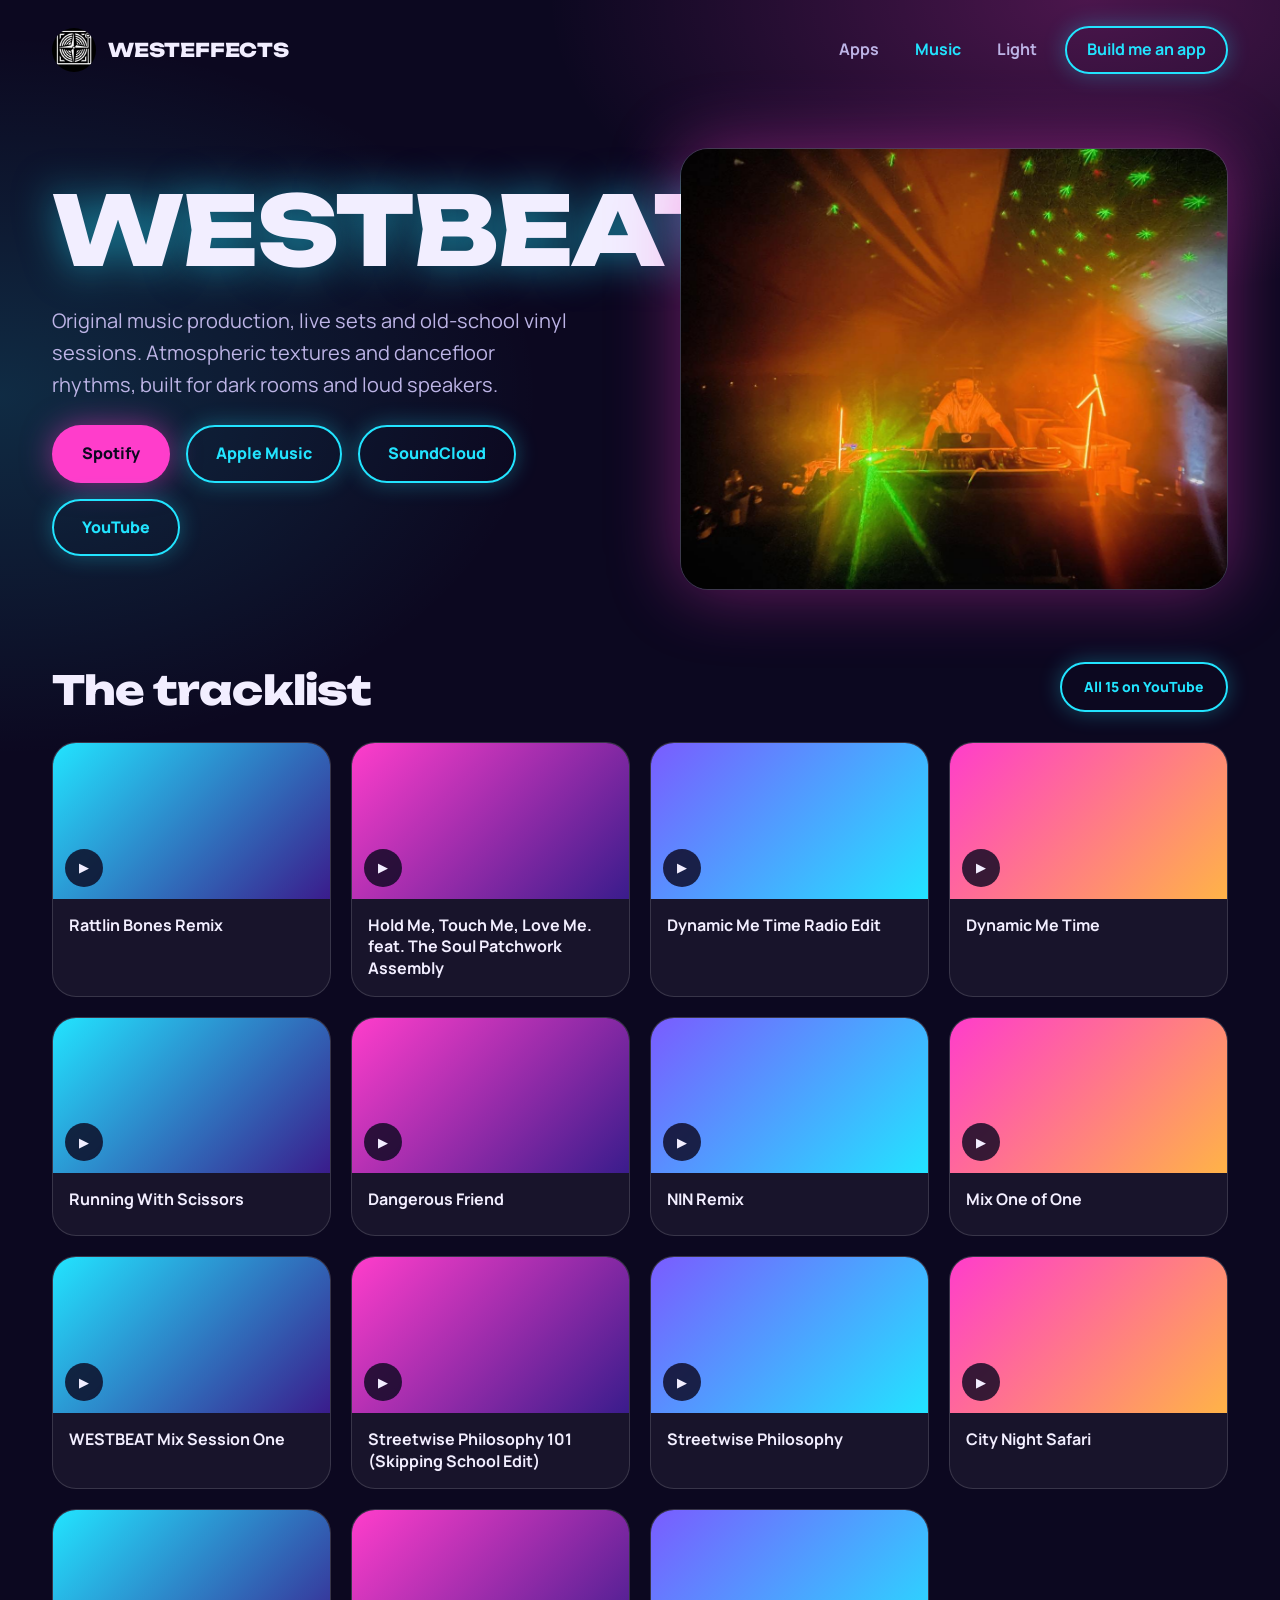
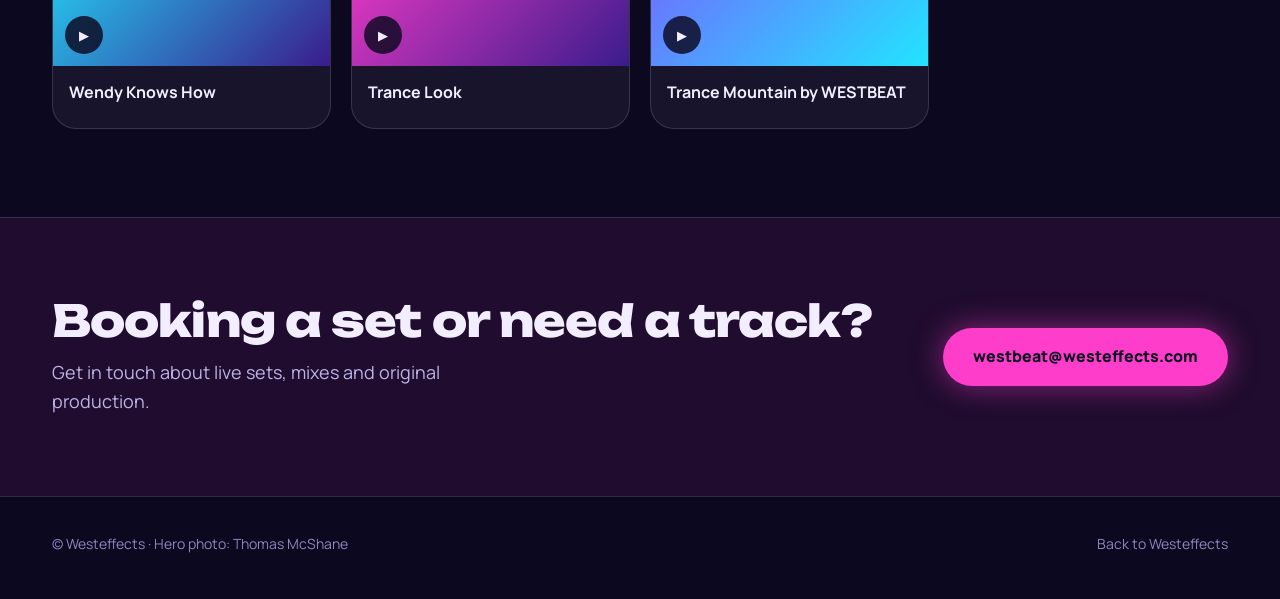
==== commit 48a2c85d: "Add files via upload" ====
--- a/westbeat/index.html
+++ b/westbeat/index.html
@@ -23,7 +23,7 @@
 
   <header class="split">
     <div class="l">
-      <h1 class="disp" style="font-size:clamp(44px,8vw,96px);text-shadow:0 0 50px rgba(34,228,255,.6)">WESTBEAT</h1>
+      <h1 class="disp pulse" style="font-size:clamp(44px,8vw,96px)">WESTBEAT</h1>
       <p class="lead" style="font-size:clamp(17px,2vw,20px);color:var(--muted);max-width:520px">Original music production, live sets and old-school vinyl sessions. Atmospheric textures and dancefloor rhythms, built for dark rooms and loud speakers.</p>
       <div class="row"><a class="btn" href="https://open.spotify.com/artist/5a6KjIK2V9G9QJYHcWZafc" target="_blank" rel="noopener">Spotify</a><a class="btn ghost" href="https://music.apple.com/us/artist/westbeat/552785212" target="_blank" rel="noopener">Apple Music</a><a class="btn ghost" href="https://soundcloud.com/westbeat-sc" target="_blank" rel="noopener">SoundCloud</a><a class="btn ghost" href="https://www.youtube.com/channel/UCq9BjDnObSXhd4F6xk1nn5w" target="_blank" rel="noopener">YouTube</a></div>
     </div>
@@ -33,21 +33,21 @@
   <section class="block" aria-labelledby="tl">
     <div class="head-row"><h2 class="disp" id="tl">The tracklist</h2><a class="btn ghost sm" href="https://www.youtube.com/channel/UCq9BjDnObSXhd4F6xk1nn5w" target="_blank" rel="noopener">All 15 on YouTube</a></div>
     <div class="tracks">
-      <a class="glass track" href="https://www.youtube.com/watch?v=Dpo0kNrau_4" target="_blank" rel="noopener" style="--a:#22E4FF;--b:#3A1C8C"><div class="th"><img src="https://img.youtube.com/vi/Dpo0kNrau_4/hqdefault.jpg" alt="" loading="lazy" onerror="this.remove()"><b aria-hidden="true">▶</b></div><div class="tt">Rattlin Bones Remix</div></a>
-      <a class="glass track" href="https://www.youtube.com/watch?v=LbVq-XyKvYc" target="_blank" rel="noopener" style="--a:#FF3DCB;--b:#3A1C8C"><div class="th"><img src="https://img.youtube.com/vi/LbVq-XyKvYc/hqdefault.jpg" alt="" loading="lazy" onerror="this.remove()"><b aria-hidden="true">▶</b></div><div class="tt">Hold Me, Touch Me, Love Me. feat. The Soul Patchwork Assembly</div></a>
-      <a class="glass track" href="https://www.youtube.com/watch?v=4kYyY1t7k84" target="_blank" rel="noopener" style="--a:#7A5CFF;--b:#22E4FF"><div class="th"><img src="https://img.youtube.com/vi/4kYyY1t7k84/hqdefault.jpg" alt="" loading="lazy" onerror="this.remove()"><b aria-hidden="true">▶</b></div><div class="tt">Dynamic Me Time Radio Edit</div></a>
-      <a class="glass track" href="https://www.youtube.com/watch?v=8NvxY5OrYR0" target="_blank" rel="noopener" style="--a:#FF3DCB;--b:#FFB347"><div class="th"><img src="https://img.youtube.com/vi/8NvxY5OrYR0/hqdefault.jpg" alt="" loading="lazy" onerror="this.remove()"><b aria-hidden="true">▶</b></div><div class="tt">Dynamic Me Time</div></a>
-      <a class="glass track" href="https://www.youtube.com/watch?v=CcXhav2uwrs" target="_blank" rel="noopener" style="--a:#22E4FF;--b:#3A1C8C"><div class="th"><img src="https://img.youtube.com/vi/CcXhav2uwrs/hqdefault.jpg" alt="" loading="lazy" onerror="this.remove()"><b aria-hidden="true">▶</b></div><div class="tt">Running With Scissors</div></a>
-      <a class="glass track" href="https://www.youtube.com/watch?v=uEY5Pba6KpY" target="_blank" rel="noopener" style="--a:#FF3DCB;--b:#3A1C8C"><div class="th"><img src="https://img.youtube.com/vi/uEY5Pba6KpY/hqdefault.jpg" alt="" loading="lazy" onerror="this.remove()"><b aria-hidden="true">▶</b></div><div class="tt">Dangerous Friend</div></a>
-      <a class="glass track" href="https://www.youtube.com/watch?v=u3RGkSMox-8" target="_blank" rel="noopener" style="--a:#7A5CFF;--b:#22E4FF"><div class="th"><img src="https://img.youtube.com/vi/u3RGkSMox-8/hqdefault.jpg" alt="" loading="lazy" onerror="this.remove()"><b aria-hidden="true">▶</b></div><div class="tt">NIN Remix</div></a>
-      <a class="glass track" href="https://www.youtube.com/watch?v=4SW2ZgAfYdM" target="_blank" rel="noopener" style="--a:#FF3DCB;--b:#FFB347"><div class="th"><img src="https://img.youtube.com/vi/4SW2ZgAfYdM/hqdefault.jpg" alt="" loading="lazy" onerror="this.remove()"><b aria-hidden="true">▶</b></div><div class="tt">Mix One of One</div></a>
-      <a class="glass track" href="https://www.youtube.com/watch?v=VkwYzGyesQo" target="_blank" rel="noopener" style="--a:#22E4FF;--b:#3A1C8C"><div class="th"><img src="https://img.youtube.com/vi/VkwYzGyesQo/hqdefault.jpg" alt="" loading="lazy" onerror="this.remove()"><b aria-hidden="true">▶</b></div><div class="tt">WESTBEAT Mix Session One</div></a>
-      <a class="glass track" href="https://www.youtube.com/watch?v=_OhqLDvJl_M" target="_blank" rel="noopener" style="--a:#FF3DCB;--b:#3A1C8C"><div class="th"><img src="https://img.youtube.com/vi/_OhqLDvJl_M/hqdefault.jpg" alt="" loading="lazy" onerror="this.remove()"><b aria-hidden="true">▶</b></div><div class="tt">Streetwise Philosophy 101 (Skipping School Edit)</div></a>
-      <a class="glass track" href="https://www.youtube.com/watch?v=Dahv3SPczKo" target="_blank" rel="noopener" style="--a:#7A5CFF;--b:#22E4FF"><div class="th"><img src="https://img.youtube.com/vi/Dahv3SPczKo/hqdefault.jpg" alt="" loading="lazy" onerror="this.remove()"><b aria-hidden="true">▶</b></div><div class="tt">Streetwise Philosophy</div></a>
-      <a class="glass track" href="https://www.youtube.com/watch?v=FU1nrF82zl4" target="_blank" rel="noopener" style="--a:#FF3DCB;--b:#FFB347"><div class="th"><img src="https://img.youtube.com/vi/FU1nrF82zl4/hqdefault.jpg" alt="" loading="lazy" onerror="this.remove()"><b aria-hidden="true">▶</b></div><div class="tt">City Night Safari</div></a>
-      <a class="glass track" href="https://www.youtube.com/watch?v=JYsI0Rg2P-U" target="_blank" rel="noopener" style="--a:#22E4FF;--b:#3A1C8C"><div class="th"><img src="https://img.youtube.com/vi/JYsI0Rg2P-U/hqdefault.jpg" alt="" loading="lazy" onerror="this.remove()"><b aria-hidden="true">▶</b></div><div class="tt">Wendy Knows How</div></a>
-      <a class="glass track" href="https://www.youtube.com/watch?v=PhKrFLzXzLE" target="_blank" rel="noopener" style="--a:#FF3DCB;--b:#3A1C8C"><div class="th"><img src="https://img.youtube.com/vi/PhKrFLzXzLE/hqdefault.jpg" alt="" loading="lazy" onerror="this.remove()"><b aria-hidden="true">▶</b></div><div class="tt">Trance Look</div></a>
-      <a class="glass track" href="https://www.youtube.com/watch?v=DT7J2Pi8-xg" target="_blank" rel="noopener" style="--a:#7A5CFF;--b:#22E4FF"><div class="th"><img src="https://img.youtube.com/vi/DT7J2Pi8-xg/hqdefault.jpg" alt="" loading="lazy" onerror="this.remove()"><b aria-hidden="true">▶</b></div><div class="tt">Trance Mountain by WESTBEAT</div></a>
+      <a class="glass track" href="https://www.youtube.com/watch?v=Dpo0kNrau_4" target="_blank" rel="noopener" style="--a:#22E4FF;--b:#3A1C8C"><div class="th"><img src="https://img.youtube.com/vi/Dpo0kNrau_4/hqdefault.jpg" alt="" loading="lazy" onerror="this.remove()"><b aria-hidden="true">▶</b><span class="eq" aria-hidden="true"><i></i><i></i><i></i><i></i><i></i></span></div><div class="tt">Rattlin Bones Remix</div></a>
+      <a class="glass track" href="https://www.youtube.com/watch?v=LbVq-XyKvYc" target="_blank" rel="noopener" style="--a:#FF3DCB;--b:#3A1C8C"><div class="th"><img src="https://img.youtube.com/vi/LbVq-XyKvYc/hqdefault.jpg" alt="" loading="lazy" onerror="this.remove()"><b aria-hidden="true">▶</b><span class="eq" aria-hidden="true"><i></i><i></i><i></i><i></i><i></i></span></div><div class="tt">Hold Me, Touch Me, Love Me. feat. The Soul Patchwork Assembly</div></a>
+      <a class="glass track" href="https://www.youtube.com/watch?v=4kYyY1t7k84" target="_blank" rel="noopener" style="--a:#7A5CFF;--b:#22E4FF"><div class="th"><img src="https://img.youtube.com/vi/4kYyY1t7k84/hqdefault.jpg" alt="" loading="lazy" onerror="this.remove()"><b aria-hidden="true">▶</b><span class="eq" aria-hidden="true"><i></i><i></i><i></i><i></i><i></i></span></div><div class="tt">Dynamic Me Time Radio Edit</div></a>
+      <a class="glass track" href="https://www.youtube.com/watch?v=8NvxY5OrYR0" target="_blank" rel="noopener" style="--a:#FF3DCB;--b:#FFB347"><div class="th"><img src="https://img.youtube.com/vi/8NvxY5OrYR0/hqdefault.jpg" alt="" loading="lazy" onerror="this.remove()"><b aria-hidden="true">▶</b><span class="eq" aria-hidden="true"><i></i><i></i><i></i><i></i><i></i></span></div><div class="tt">Dynamic Me Time</div></a>
+      <a class="glass track" href="https://www.youtube.com/watch?v=CcXhav2uwrs" target="_blank" rel="noopener" style="--a:#22E4FF;--b:#3A1C8C"><div class="th"><img src="https://img.youtube.com/vi/CcXhav2uwrs/hqdefault.jpg" alt="" loading="lazy" onerror="this.remove()"><b aria-hidden="true">▶</b><span class="eq" aria-hidden="true"><i></i><i></i><i></i><i></i><i></i></span></div><div class="tt">Running With Scissors</div></a>
+      <a class="glass track" href="https://www.youtube.com/watch?v=uEY5Pba6KpY" target="_blank" rel="noopener" style="--a:#FF3DCB;--b:#3A1C8C"><div class="th"><img src="https://img.youtube.com/vi/uEY5Pba6KpY/hqdefault.jpg" alt="" loading="lazy" onerror="this.remove()"><b aria-hidden="true">▶</b><span class="eq" aria-hidden="true"><i></i><i></i><i></i><i></i><i></i></span></div><div class="tt">Dangerous Friend</div></a>
+      <a class="glass track" href="https://www.youtube.com/watch?v=u3RGkSMox-8" target="_blank" rel="noopener" style="--a:#7A5CFF;--b:#22E4FF"><div class="th"><img src="https://img.youtube.com/vi/u3RGkSMox-8/hqdefault.jpg" alt="" loading="lazy" onerror="this.remove()"><b aria-hidden="true">▶</b><span class="eq" aria-hidden="true"><i></i><i></i><i></i><i></i><i></i></span></div><div class="tt">NIN Remix</div></a>
+      <a class="glass track" href="https://www.youtube.com/watch?v=4SW2ZgAfYdM" target="_blank" rel="noopener" style="--a:#FF3DCB;--b:#FFB347"><div class="th"><img src="https://img.youtube.com/vi/4SW2ZgAfYdM/hqdefault.jpg" alt="" loading="lazy" onerror="this.remove()"><b aria-hidden="true">▶</b><span class="eq" aria-hidden="true"><i></i><i></i><i></i><i></i><i></i></span></div><div class="tt">Mix One of One</div></a>
+      <a class="glass track" href="https://www.youtube.com/watch?v=VkwYzGyesQo" target="_blank" rel="noopener" style="--a:#22E4FF;--b:#3A1C8C"><div class="th"><img src="https://img.youtube.com/vi/VkwYzGyesQo/hqdefault.jpg" alt="" loading="lazy" onerror="this.remove()"><b aria-hidden="true">▶</b><span class="eq" aria-hidden="true"><i></i><i></i><i></i><i></i><i></i></span></div><div class="tt">WESTBEAT Mix Session One</div></a>
+      <a class="glass track" href="https://www.youtube.com/watch?v=_OhqLDvJl_M" target="_blank" rel="noopener" style="--a:#FF3DCB;--b:#3A1C8C"><div class="th"><img src="https://img.youtube.com/vi/_OhqLDvJl_M/hqdefault.jpg" alt="" loading="lazy" onerror="this.remove()"><b aria-hidden="true">▶</b><span class="eq" aria-hidden="true"><i></i><i></i><i></i><i></i><i></i></span></div><div class="tt">Streetwise Philosophy 101 (Skipping School Edit)</div></a>
+      <a class="glass track" href="https://www.youtube.com/watch?v=Dahv3SPczKo" target="_blank" rel="noopener" style="--a:#7A5CFF;--b:#22E4FF"><div class="th"><img src="https://img.youtube.com/vi/Dahv3SPczKo/hqdefault.jpg" alt="" loading="lazy" onerror="this.remove()"><b aria-hidden="true">▶</b><span class="eq" aria-hidden="true"><i></i><i></i><i></i><i></i><i></i></span></div><div class="tt">Streetwise Philosophy</div></a>
+      <a class="glass track" href="https://www.youtube.com/watch?v=FU1nrF82zl4" target="_blank" rel="noopener" style="--a:#FF3DCB;--b:#FFB347"><div class="th"><img src="https://img.youtube.com/vi/FU1nrF82zl4/hqdefault.jpg" alt="" loading="lazy" onerror="this.remove()"><b aria-hidden="true">▶</b><span class="eq" aria-hidden="true"><i></i><i></i><i></i><i></i><i></i></span></div><div class="tt">City Night Safari</div></a>
+      <a class="glass track" href="https://www.youtube.com/watch?v=JYsI0Rg2P-U" target="_blank" rel="noopener" style="--a:#22E4FF;--b:#3A1C8C"><div class="th"><img src="https://img.youtube.com/vi/JYsI0Rg2P-U/hqdefault.jpg" alt="" loading="lazy" onerror="this.remove()"><b aria-hidden="true">▶</b><span class="eq" aria-hidden="true"><i></i><i></i><i></i><i></i><i></i></span></div><div class="tt">Wendy Knows How</div></a>
+      <a class="glass track" href="https://www.youtube.com/watch?v=PhKrFLzXzLE" target="_blank" rel="noopener" style="--a:#FF3DCB;--b:#3A1C8C"><div class="th"><img src="https://img.youtube.com/vi/PhKrFLzXzLE/hqdefault.jpg" alt="" loading="lazy" onerror="this.remove()"><b aria-hidden="true">▶</b><span class="eq" aria-hidden="true"><i></i><i></i><i></i><i></i><i></i></span></div><div class="tt">Trance Look</div></a>
+      <a class="glass track" href="https://www.youtube.com/watch?v=DT7J2Pi8-xg" target="_blank" rel="noopener" style="--a:#7A5CFF;--b:#22E4FF"><div class="th"><img src="https://img.youtube.com/vi/DT7J2Pi8-xg/hqdefault.jpg" alt="" loading="lazy" onerror="this.remove()"><b aria-hidden="true">▶</b><span class="eq" aria-hidden="true"><i></i><i></i><i></i><i></i><i></i></span></div><div class="tt">Trance Mountain by WESTBEAT</div></a>
     </div>
   </section>
 </div>
--- a/assets/styles.css
+++ b/assets/styles.css
@@ -146,3 +146,24 @@
   .lb .p{left:8px}.lb .n{right:8px}
 }
 @media (prefers-reduced-motion:reduce){*{transition:none!important;scroll-behavior:auto!important}}
+
+/* Westbeat: equaliser bars on hover and a slow neon pulse on the title */
+.track .th .eq{position:absolute;right:12px;bottom:12px;display:flex;align-items:flex-end;gap:3px;height:34px;opacity:0;transition:opacity .2s}
+.track:hover .eq,.track:focus-visible .eq{opacity:1}
+.eq i{display:block;width:5px;height:100%;border-radius:2px;background:var(--cyan);box-shadow:0 0 10px var(--cyan);transform-origin:bottom;transform:scaleY(.2);animation:eq 900ms ease-in-out infinite}
+.eq i:nth-child(2){animation-delay:-.3s;background:var(--magenta);box-shadow:0 0 10px var(--magenta)}
+.eq i:nth-child(3){animation-delay:-.6s}
+.eq i:nth-child(4){animation-delay:-.15s;background:var(--magenta);box-shadow:0 0 10px var(--magenta)}
+.eq i:nth-child(5){animation-delay:-.45s}
+@keyframes eq{0%,100%{transform:scaleY(.2)}50%{transform:scaleY(1)}}
+.pulse{animation:pulse 4s ease-in-out infinite;text-shadow:0 0 40px rgba(34,228,255,.55)}
+@keyframes pulse{0%,100%{text-shadow:0 0 30px rgba(34,228,255,.4)}50%{text-shadow:0 0 64px rgba(255,61,203,.7)}}
+@media (prefers-reduced-motion:reduce){.eq i,.pulse{animation:none}.eq i{transform:scaleY(.6)}}
+
+/* Westlight print shop */
+.buy{position:absolute;left:0;right:0;bottom:64px;display:flex;flex-wrap:wrap;gap:12px;justify-content:center;align-items:center;padding:0 16px;color:var(--muted);font-size:14px}
+.buy[hidden]{display:none}
+.buy .field{flex:0 1 280px;padding:11px 18px;border-radius:999px;background:#1a1240}
+.buy .bm{flex-basis:100%;text-align:center;color:#FF8FA3;font-weight:700}
+.notice{margin:8px 0 0;padding:16px 22px;border-radius:16px;background:rgba(182,255,92,.12);border:1px solid rgba(182,255,92,.4);color:var(--lime);font-weight:700}
+.notice[hidden]{display:none}
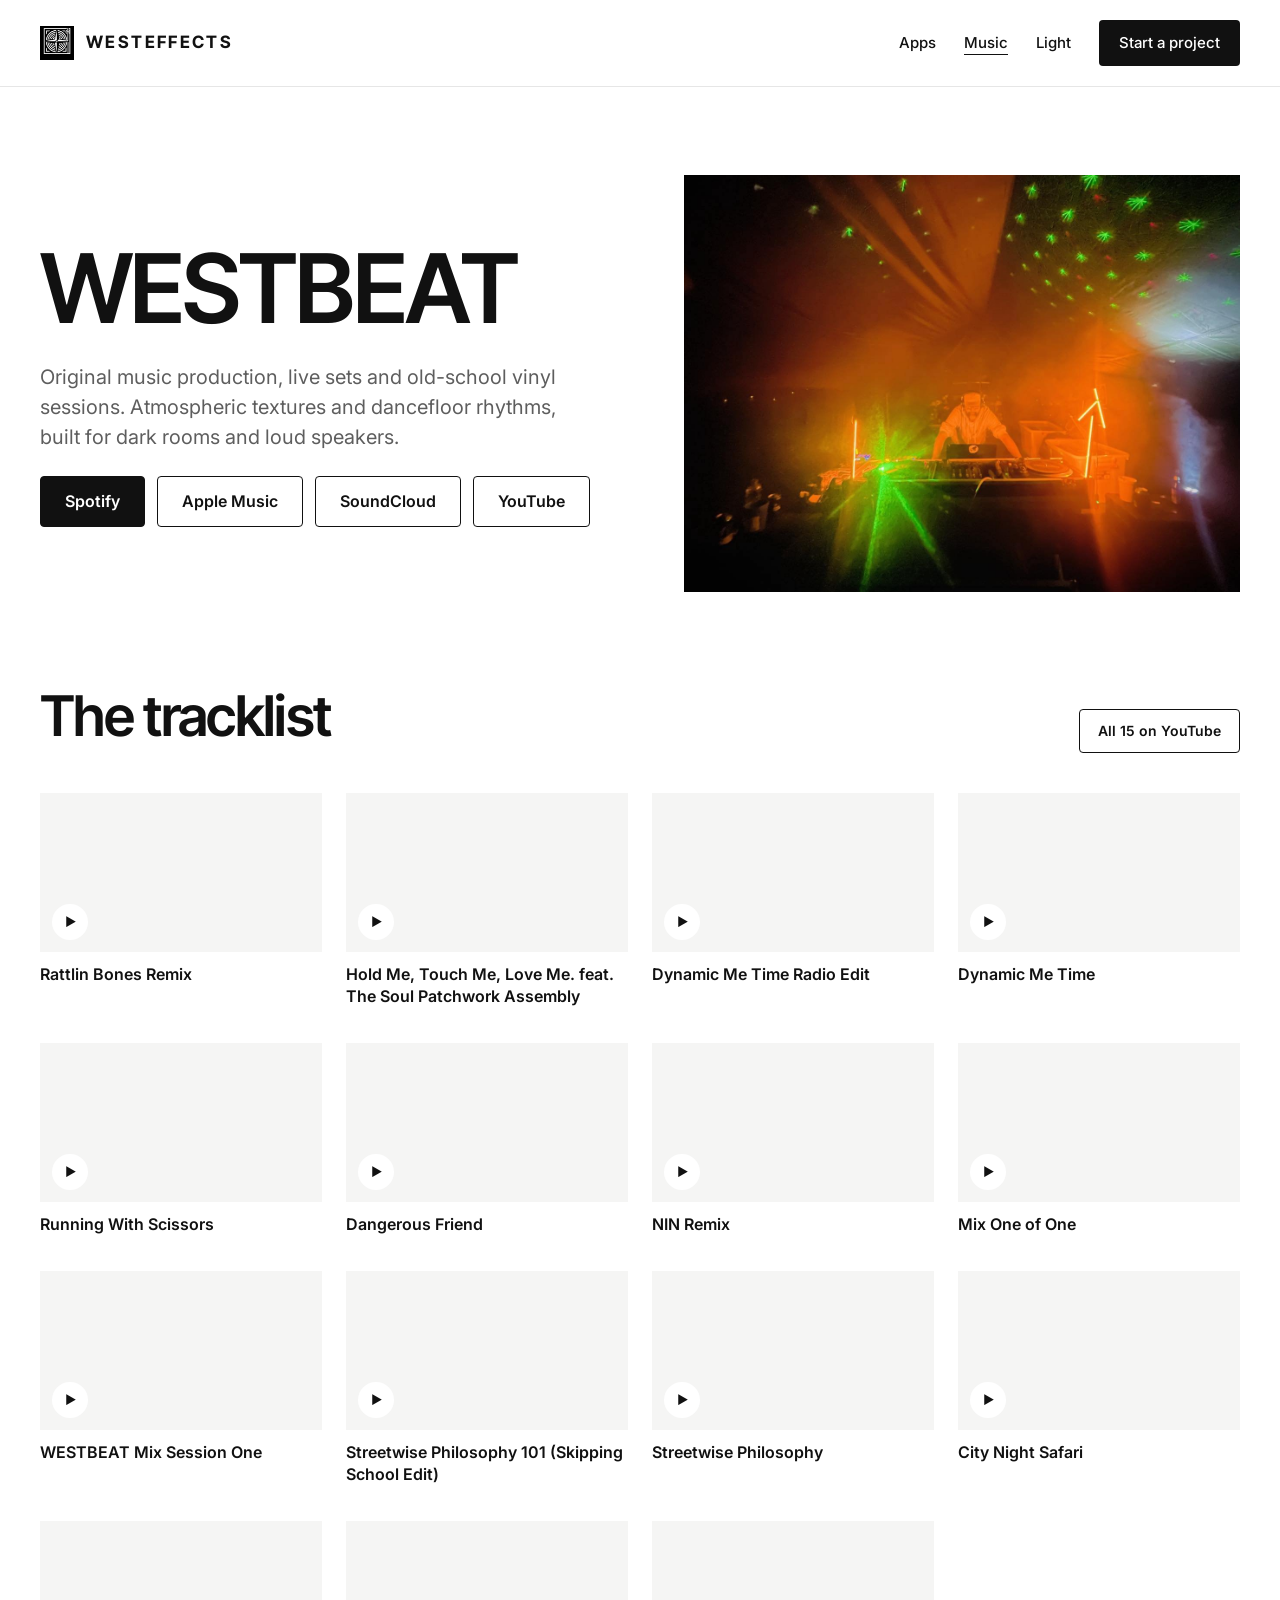
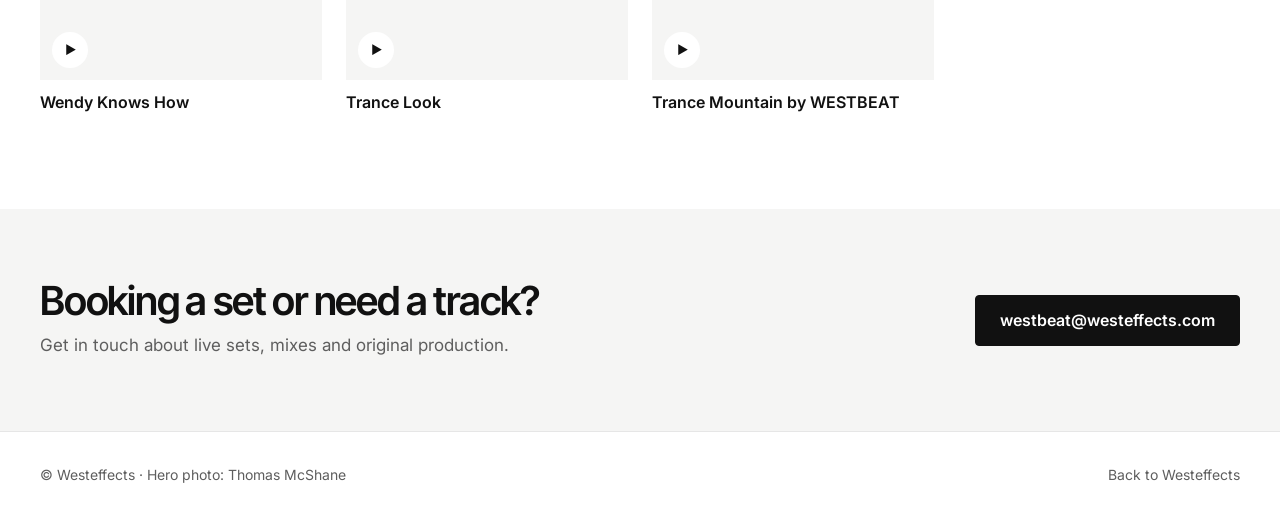
==== commit 25152e5d: "Restyle site in the Gallery look Replace the neon Night Market design with a white, black-type Galle" ====
--- a/westbeat/index.html
+++ b/westbeat/index.html
@@ -8,22 +8,27 @@
 <link rel="icon" href="/assets/favicon.png">
 <link rel="preconnect" href="https://fonts.googleapis.com">
 <link rel="preconnect" href="https://fonts.gstatic.com" crossorigin>
-<link href="https://fonts.googleapis.com/css2?family=Unbounded:wght@500;800&family=Manrope:wght@400;500;700;800&display=swap" rel="stylesheet">
+<link href="https://fonts.googleapis.com/css2?family=Inter+Tight:wght@500;600;700&family=Inter:wght@400;500;600&family=JetBrains+Mono:wght@400;500&display=swap" rel="stylesheet">
 <link rel="stylesheet" href="/assets/styles.css">
 </head>
 <body>
-<div class="wrap">
-  <nav class="nav" aria-label="Main">
-    <a class="brand" href="/"><img src="/assets/emblem-256.png" alt="Westeffects compass emblem" width="44" height="44"><span>WESTEFFECTS</span></a>
+<header class="top">
+  <div class="wrap">
+    <nav class="nav" aria-label="Main">
+    <a class="brand" href="/"><img src="/assets/emblem-256.png" alt="Westeffects compass emblem" width="34" height="34"><span>WESTEFFECTS</span></a>
     <div class="menu">
       <a href="/westworks/">Apps</a><a href="/westbeat/" aria-current="page">Music</a><a href="/westlight/">Light</a>
-      <a class="cta" href="/westworks/#build">Build me an app</a>
+      <a class="cta" href="/westworks/#build">Start a project</a>
     </div>
   </nav>
+  </div>
+</header>
+
+<div class="wrap">
 
   <header class="split">
     <div class="l">
-      <h1 class="disp pulse" style="font-size:clamp(44px,8vw,96px)">WESTBEAT</h1>
+      <h1 class="disp" style="font-size:clamp(44px,8vw,96px)">WESTBEAT</h1>
       <p class="lead" style="font-size:clamp(17px,2vw,20px);color:var(--muted);max-width:520px">Original music production, live sets and old-school vinyl sessions. Atmospheric textures and dancefloor rhythms, built for dark rooms and loud speakers.</p>
       <div class="row"><a class="btn" href="https://open.spotify.com/artist/5a6KjIK2V9G9QJYHcWZafc" target="_blank" rel="noopener">Spotify</a><a class="btn ghost" href="https://music.apple.com/us/artist/westbeat/552785212" target="_blank" rel="noopener">Apple Music</a><a class="btn ghost" href="https://soundcloud.com/westbeat-sc" target="_blank" rel="noopener">SoundCloud</a><a class="btn ghost" href="https://www.youtube.com/channel/UCq9BjDnObSXhd4F6xk1nn5w" target="_blank" rel="noopener">YouTube</a></div>
     </div>
@@ -33,21 +38,21 @@
   <section class="block" aria-labelledby="tl">
     <div class="head-row"><h2 class="disp" id="tl">The tracklist</h2><a class="btn ghost sm" href="https://www.youtube.com/channel/UCq9BjDnObSXhd4F6xk1nn5w" target="_blank" rel="noopener">All 15 on YouTube</a></div>
     <div class="tracks">
-      <a class="glass track" href="https://www.youtube.com/watch?v=Dpo0kNrau_4" target="_blank" rel="noopener" style="--a:#22E4FF;--b:#3A1C8C"><div class="th"><img src="https://img.youtube.com/vi/Dpo0kNrau_4/hqdefault.jpg" alt="" loading="lazy" onerror="this.remove()"><b aria-hidden="true">▶</b><span class="eq" aria-hidden="true"><i></i><i></i><i></i><i></i><i></i></span></div><div class="tt">Rattlin Bones Remix</div></a>
-      <a class="glass track" href="https://www.youtube.com/watch?v=LbVq-XyKvYc" target="_blank" rel="noopener" style="--a:#FF3DCB;--b:#3A1C8C"><div class="th"><img src="https://img.youtube.com/vi/LbVq-XyKvYc/hqdefault.jpg" alt="" loading="lazy" onerror="this.remove()"><b aria-hidden="true">▶</b><span class="eq" aria-hidden="true"><i></i><i></i><i></i><i></i><i></i></span></div><div class="tt">Hold Me, Touch Me, Love Me. feat. The Soul Patchwork Assembly</div></a>
-      <a class="glass track" href="https://www.youtube.com/watch?v=4kYyY1t7k84" target="_blank" rel="noopener" style="--a:#7A5CFF;--b:#22E4FF"><div class="th"><img src="https://img.youtube.com/vi/4kYyY1t7k84/hqdefault.jpg" alt="" loading="lazy" onerror="this.remove()"><b aria-hidden="true">▶</b><span class="eq" aria-hidden="true"><i></i><i></i><i></i><i></i><i></i></span></div><div class="tt">Dynamic Me Time Radio Edit</div></a>
-      <a class="glass track" href="https://www.youtube.com/watch?v=8NvxY5OrYR0" target="_blank" rel="noopener" style="--a:#FF3DCB;--b:#FFB347"><div class="th"><img src="https://img.youtube.com/vi/8NvxY5OrYR0/hqdefault.jpg" alt="" loading="lazy" onerror="this.remove()"><b aria-hidden="true">▶</b><span class="eq" aria-hidden="true"><i></i><i></i><i></i><i></i><i></i></span></div><div class="tt">Dynamic Me Time</div></a>
-      <a class="glass track" href="https://www.youtube.com/watch?v=CcXhav2uwrs" target="_blank" rel="noopener" style="--a:#22E4FF;--b:#3A1C8C"><div class="th"><img src="https://img.youtube.com/vi/CcXhav2uwrs/hqdefault.jpg" alt="" loading="lazy" onerror="this.remove()"><b aria-hidden="true">▶</b><span class="eq" aria-hidden="true"><i></i><i></i><i></i><i></i><i></i></span></div><div class="tt">Running With Scissors</div></a>
-      <a class="glass track" href="https://www.youtube.com/watch?v=uEY5Pba6KpY" target="_blank" rel="noopener" style="--a:#FF3DCB;--b:#3A1C8C"><div class="th"><img src="https://img.youtube.com/vi/uEY5Pba6KpY/hqdefault.jpg" alt="" loading="lazy" onerror="this.remove()"><b aria-hidden="true">▶</b><span class="eq" aria-hidden="true"><i></i><i></i><i></i><i></i><i></i></span></div><div class="tt">Dangerous Friend</div></a>
-      <a class="glass track" href="https://www.youtube.com/watch?v=u3RGkSMox-8" target="_blank" rel="noopener" style="--a:#7A5CFF;--b:#22E4FF"><div class="th"><img src="https://img.youtube.com/vi/u3RGkSMox-8/hqdefault.jpg" alt="" loading="lazy" onerror="this.remove()"><b aria-hidden="true">▶</b><span class="eq" aria-hidden="true"><i></i><i></i><i></i><i></i><i></i></span></div><div class="tt">NIN Remix</div></a>
-      <a class="glass track" href="https://www.youtube.com/watch?v=4SW2ZgAfYdM" target="_blank" rel="noopener" style="--a:#FF3DCB;--b:#FFB347"><div class="th"><img src="https://img.youtube.com/vi/4SW2ZgAfYdM/hqdefault.jpg" alt="" loading="lazy" onerror="this.remove()"><b aria-hidden="true">▶</b><span class="eq" aria-hidden="true"><i></i><i></i><i></i><i></i><i></i></span></div><div class="tt">Mix One of One</div></a>
-      <a class="glass track" href="https://www.youtube.com/watch?v=VkwYzGyesQo" target="_blank" rel="noopener" style="--a:#22E4FF;--b:#3A1C8C"><div class="th"><img src="https://img.youtube.com/vi/VkwYzGyesQo/hqdefault.jpg" alt="" loading="lazy" onerror="this.remove()"><b aria-hidden="true">▶</b><span class="eq" aria-hidden="true"><i></i><i></i><i></i><i></i><i></i></span></div><div class="tt">WESTBEAT Mix Session One</div></a>
-      <a class="glass track" href="https://www.youtube.com/watch?v=_OhqLDvJl_M" target="_blank" rel="noopener" style="--a:#FF3DCB;--b:#3A1C8C"><div class="th"><img src="https://img.youtube.com/vi/_OhqLDvJl_M/hqdefault.jpg" alt="" loading="lazy" onerror="this.remove()"><b aria-hidden="true">▶</b><span class="eq" aria-hidden="true"><i></i><i></i><i></i><i></i><i></i></span></div><div class="tt">Streetwise Philosophy 101 (Skipping School Edit)</div></a>
-      <a class="glass track" href="https://www.youtube.com/watch?v=Dahv3SPczKo" target="_blank" rel="noopener" style="--a:#7A5CFF;--b:#22E4FF"><div class="th"><img src="https://img.youtube.com/vi/Dahv3SPczKo/hqdefault.jpg" alt="" loading="lazy" onerror="this.remove()"><b aria-hidden="true">▶</b><span class="eq" aria-hidden="true"><i></i><i></i><i></i><i></i><i></i></span></div><div class="tt">Streetwise Philosophy</div></a>
-      <a class="glass track" href="https://www.youtube.com/watch?v=FU1nrF82zl4" target="_blank" rel="noopener" style="--a:#FF3DCB;--b:#FFB347"><div class="th"><img src="https://img.youtube.com/vi/FU1nrF82zl4/hqdefault.jpg" alt="" loading="lazy" onerror="this.remove()"><b aria-hidden="true">▶</b><span class="eq" aria-hidden="true"><i></i><i></i><i></i><i></i><i></i></span></div><div class="tt">City Night Safari</div></a>
-      <a class="glass track" href="https://www.youtube.com/watch?v=JYsI0Rg2P-U" target="_blank" rel="noopener" style="--a:#22E4FF;--b:#3A1C8C"><div class="th"><img src="https://img.youtube.com/vi/JYsI0Rg2P-U/hqdefault.jpg" alt="" loading="lazy" onerror="this.remove()"><b aria-hidden="true">▶</b><span class="eq" aria-hidden="true"><i></i><i></i><i></i><i></i><i></i></span></div><div class="tt">Wendy Knows How</div></a>
-      <a class="glass track" href="https://www.youtube.com/watch?v=PhKrFLzXzLE" target="_blank" rel="noopener" style="--a:#FF3DCB;--b:#3A1C8C"><div class="th"><img src="https://img.youtube.com/vi/PhKrFLzXzLE/hqdefault.jpg" alt="" loading="lazy" onerror="this.remove()"><b aria-hidden="true">▶</b><span class="eq" aria-hidden="true"><i></i><i></i><i></i><i></i><i></i></span></div><div class="tt">Trance Look</div></a>
-      <a class="glass track" href="https://www.youtube.com/watch?v=DT7J2Pi8-xg" target="_blank" rel="noopener" style="--a:#7A5CFF;--b:#22E4FF"><div class="th"><img src="https://img.youtube.com/vi/DT7J2Pi8-xg/hqdefault.jpg" alt="" loading="lazy" onerror="this.remove()"><b aria-hidden="true">▶</b><span class="eq" aria-hidden="true"><i></i><i></i><i></i><i></i><i></i></span></div><div class="tt">Trance Mountain by WESTBEAT</div></a>
+      <a class="glass track" href="https://www.youtube.com/watch?v=Dpo0kNrau_4" target="_blank" rel="noopener"><div class="th"><img src="https://img.youtube.com/vi/Dpo0kNrau_4/hqdefault.jpg" alt="" loading="lazy" onerror="this.remove()"><b aria-hidden="true">▶</b></div><div class="tt">Rattlin Bones Remix</div></a>
+      <a class="glass track" href="https://www.youtube.com/watch?v=LbVq-XyKvYc" target="_blank" rel="noopener"><div class="th"><img src="https://img.youtube.com/vi/LbVq-XyKvYc/hqdefault.jpg" alt="" loading="lazy" onerror="this.remove()"><b aria-hidden="true">▶</b></div><div class="tt">Hold Me, Touch Me, Love Me. feat. The Soul Patchwork Assembly</div></a>
+      <a class="glass track" href="https://www.youtube.com/watch?v=4kYyY1t7k84" target="_blank" rel="noopener"><div class="th"><img src="https://img.youtube.com/vi/4kYyY1t7k84/hqdefault.jpg" alt="" loading="lazy" onerror="this.remove()"><b aria-hidden="true">▶</b></div><div class="tt">Dynamic Me Time Radio Edit</div></a>
+      <a class="glass track" href="https://www.youtube.com/watch?v=8NvxY5OrYR0" target="_blank" rel="noopener"><div class="th"><img src="https://img.youtube.com/vi/8NvxY5OrYR0/hqdefault.jpg" alt="" loading="lazy" onerror="this.remove()"><b aria-hidden="true">▶</b></div><div class="tt">Dynamic Me Time</div></a>
+      <a class="glass track" href="https://www.youtube.com/watch?v=CcXhav2uwrs" target="_blank" rel="noopener"><div class="th"><img src="https://img.youtube.com/vi/CcXhav2uwrs/hqdefault.jpg" alt="" loading="lazy" onerror="this.remove()"><b aria-hidden="true">▶</b></div><div class="tt">Running With Scissors</div></a>
+      <a class="glass track" href="https://www.youtube.com/watch?v=uEY5Pba6KpY" target="_blank" rel="noopener"><div class="th"><img src="https://img.youtube.com/vi/uEY5Pba6KpY/hqdefault.jpg" alt="" loading="lazy" onerror="this.remove()"><b aria-hidden="true">▶</b></div><div class="tt">Dangerous Friend</div></a>
+      <a class="glass track" href="https://www.youtube.com/watch?v=u3RGkSMox-8" target="_blank" rel="noopener"><div class="th"><img src="https://img.youtube.com/vi/u3RGkSMox-8/hqdefault.jpg" alt="" loading="lazy" onerror="this.remove()"><b aria-hidden="true">▶</b></div><div class="tt">NIN Remix</div></a>
+      <a class="glass track" href="https://www.youtube.com/watch?v=4SW2ZgAfYdM" target="_blank" rel="noopener"><div class="th"><img src="https://img.youtube.com/vi/4SW2ZgAfYdM/hqdefault.jpg" alt="" loading="lazy" onerror="this.remove()"><b aria-hidden="true">▶</b></div><div class="tt">Mix One of One</div></a>
+      <a class="glass track" href="https://www.youtube.com/watch?v=VkwYzGyesQo" target="_blank" rel="noopener"><div class="th"><img src="https://img.youtube.com/vi/VkwYzGyesQo/hqdefault.jpg" alt="" loading="lazy" onerror="this.remove()"><b aria-hidden="true">▶</b></div><div class="tt">WESTBEAT Mix Session One</div></a>
+      <a class="glass track" href="https://www.youtube.com/watch?v=_OhqLDvJl_M" target="_blank" rel="noopener"><div class="th"><img src="https://img.youtube.com/vi/_OhqLDvJl_M/hqdefault.jpg" alt="" loading="lazy" onerror="this.remove()"><b aria-hidden="true">▶</b></div><div class="tt">Streetwise Philosophy 101 (Skipping School Edit)</div></a>
+      <a class="glass track" href="https://www.youtube.com/watch?v=Dahv3SPczKo" target="_blank" rel="noopener"><div class="th"><img src="https://img.youtube.com/vi/Dahv3SPczKo/hqdefault.jpg" alt="" loading="lazy" onerror="this.remove()"><b aria-hidden="true">▶</b></div><div class="tt">Streetwise Philosophy</div></a>
+      <a class="glass track" href="https://www.youtube.com/watch?v=FU1nrF82zl4" target="_blank" rel="noopener"><div class="th"><img src="https://img.youtube.com/vi/FU1nrF82zl4/hqdefault.jpg" alt="" loading="lazy" onerror="this.remove()"><b aria-hidden="true">▶</b></div><div class="tt">City Night Safari</div></a>
+      <a class="glass track" href="https://www.youtube.com/watch?v=JYsI0Rg2P-U" target="_blank" rel="noopener"><div class="th"><img src="https://img.youtube.com/vi/JYsI0Rg2P-U/hqdefault.jpg" alt="" loading="lazy" onerror="this.remove()"><b aria-hidden="true">▶</b></div><div class="tt">Wendy Knows How</div></a>
+      <a class="glass track" href="https://www.youtube.com/watch?v=PhKrFLzXzLE" target="_blank" rel="noopener"><div class="th"><img src="https://img.youtube.com/vi/PhKrFLzXzLE/hqdefault.jpg" alt="" loading="lazy" onerror="this.remove()"><b aria-hidden="true">▶</b></div><div class="tt">Trance Look</div></a>
+      <a class="glass track" href="https://www.youtube.com/watch?v=DT7J2Pi8-xg" target="_blank" rel="noopener"><div class="th"><img src="https://img.youtube.com/vi/DT7J2Pi8-xg/hqdefault.jpg" alt="" loading="lazy" onerror="this.remove()"><b aria-hidden="true">▶</b></div><div class="tt">Trance Mountain by WESTBEAT</div></a>
     </div>
   </section>
 </div>
--- a/assets/styles.css
+++ b/assets/styles.css
@@ -1,169 +1,190 @@
-/* Westeffects — Night Market design. Shared by all four pages. */
+/* Westeffects — Gallery design. Shared by all four pages. */
 :root{
-  --bg:#0C0820; --bg-2:#150F33; --ink:#F2EEFF; --muted:#BDB4E6; --faint:#8F86BD;
-  --cyan:#22E4FF; --magenta:#FF3DCB; --lime:#B6FF5C; --amber:#FFB347; --ember:#FF5A1F;
-  --line:rgba(255,255,255,.14); --glass:rgba(255,255,255,.05);
-  --display:'Unbounded','Manrope',system-ui,sans-serif; --body:'Manrope',system-ui,sans-serif;
+  --bg:#FFFFFF; --bg-2:#F5F5F4; --ink:#111111; --muted:#5E5E5E; --line:#E6E6E6;
+  --accent:#E8501B; --accent-ink:#B83E12;
+  --display:'Inter Tight','Inter',system-ui,sans-serif; --body:'Inter',system-ui,sans-serif;
+  --mono:'JetBrains Mono',ui-monospace,monospace;
 }
 *{box-sizing:border-box;margin:0;padding:0}
 html{scroll-behavior:smooth}
-body{background:var(--bg);color:var(--ink);font-family:var(--body);line-height:1.6;-webkit-font-smoothing:antialiased;
-  background-image:radial-gradient(900px 500px at 85% 0,rgba(255,61,203,.26),transparent 60%),radial-gradient(900px 600px at 0 18%,rgba(34,228,255,.16),transparent 60%);
-  background-repeat:no-repeat}
+body{background:var(--bg);color:var(--ink);font-family:var(--body);font-size:16px;line-height:1.6;-webkit-font-smoothing:antialiased}
 a{color:inherit;text-decoration:none}
 img{display:block;max-width:100%}
-:focus-visible{outline:3px solid var(--cyan);outline-offset:3px}
-.wrap{max-width:1240px;margin:0 auto;padding:0 32px}
-.disp{font-family:var(--display);font-weight:800;line-height:1.04;letter-spacing:-.02em}
-.kicker{font-size:12px;font-weight:700;letter-spacing:.18em;text-transform:uppercase;color:var(--cyan)}
+:focus-visible{outline:2px solid var(--ink);outline-offset:3px}
+.wrap{max-width:1280px;margin:0 auto;padding:0 40px}
+.disp{font-family:var(--display);font-weight:600;line-height:1.02;letter-spacing:-.03em}
+.kicker{font-family:var(--mono);font-size:12px;font-weight:500;letter-spacing:.08em;text-transform:uppercase;color:var(--muted)}
+.accent{color:var(--accent)}
 .sr{position:absolute;width:1px;height:1px;overflow:hidden;clip:rect(0 0 0 0)}
 
 /* nav */
-.nav{display:flex;flex-wrap:wrap;align-items:center;justify-content:space-between;gap:16px;padding:26px 0}
+.top{border-bottom:1px solid var(--line)}
+.nav{display:flex;flex-wrap:wrap;align-items:center;justify-content:space-between;gap:16px 32px;padding:20px 0}
 .brand{display:flex;align-items:center;gap:12px}
-.brand img{width:44px;height:44px;border-radius:50%}
-.brand span{font-family:var(--display);font-weight:800;font-size:19px;letter-spacing:-.01em}
-.menu{display:flex;flex-wrap:wrap;align-items:center;gap:4px}
-.menu a{padding:10px 16px;font-weight:700;color:var(--muted);border-radius:999px;transition:color .2s}
-.menu a:hover,.menu a[aria-current="page"]{color:var(--cyan)}
-.menu a.cta{margin-left:8px;border:2px solid var(--cyan);color:var(--cyan);padding:9px 20px;box-shadow:0 0 22px rgba(34,228,255,.3)}
-.menu a.cta:hover{background:var(--cyan);color:var(--bg)}
+.brand img{width:34px;height:34px}
+.brand span{font-family:var(--display);font-weight:700;font-size:17px;letter-spacing:.14em}
+.menu{display:flex;flex-wrap:wrap;align-items:center;gap:4px 28px;font-size:15px;font-weight:500}
+.menu a{padding:10px 0;color:var(--ink)}
+.menu a:hover{color:var(--muted)}
+.menu a[aria-current="page"]{text-decoration:underline;text-underline-offset:6px;text-decoration-thickness:1px}
+.menu a.cta{background:var(--ink);color:#fff;padding:11px 20px;border-radius:4px}
+.menu a.cta:hover{background:#333;color:#fff}
 
 /* buttons */
-.btn{display:inline-block;border:0;cursor:pointer;font:inherit;font-weight:800;border-radius:999px;padding:16px 30px;background:var(--magenta);color:var(--bg);box-shadow:0 0 30px rgba(255,61,203,.5);transition:transform .15s,box-shadow .15s}
-.btn:hover{transform:translateY(-2px);box-shadow:0 0 42px rgba(255,61,203,.75)}
-.btn.ghost{background:transparent;color:var(--cyan);border:2px solid var(--cyan);box-shadow:0 0 22px rgba(34,228,255,.3);padding:14px 28px}
-.btn.ghost:hover{background:var(--cyan);color:var(--bg)}
-.btn.sm{padding:12px 22px;font-size:14px}
+.btn{display:inline-flex;align-items:center;justify-content:center;min-height:48px;border:1px solid var(--ink);cursor:pointer;font:inherit;font-weight:600;border-radius:4px;padding:12px 24px;background:var(--ink);color:#fff;transition:background .15s,color .15s}
+.btn:hover{background:#333;border-color:#333}
+.btn.ghost{background:transparent;color:var(--ink)}
+.btn.ghost:hover{background:var(--ink);color:#fff}
+.btn.sm{min-height:44px;padding:10px 18px;font-size:14px}
+.btn.on-dark{background:var(--accent);border-color:var(--accent);color:var(--ink)}
+.btn.on-dark:hover{background:#fff;border-color:#fff}
 
-/* glass */
-.glass{background:var(--glass);border:1px solid var(--line);border-radius:24px;overflow:hidden}
-.grid{display:grid;grid-template-columns:repeat(auto-fit,minmax(270px,1fr));gap:24px}
+/* layout */
+.glass{background:transparent}
+.grid{display:grid;grid-template-columns:repeat(auto-fill,minmax(min(100%,300px),1fr));gap:48px 24px}
+.row{display:flex;flex-wrap:wrap;gap:12px}
+.rule{border-top:1px solid var(--line)}
 
 /* hero */
-.hero{padding:72px 0 88px;display:flex;flex-direction:column;gap:30px;align-items:flex-start}
-.hero h1{font-size:clamp(40px,7.4vw,92px);max-width:1000px}
-.hero h1 em{font-style:normal;color:var(--cyan);text-shadow:0 0 40px rgba(34,228,255,.7)}
-.hero p.lead{font-size:clamp(17px,2vw,21px);color:var(--muted);max-width:560px}
-.row{display:flex;flex-wrap:wrap;gap:16px}
-.page-head{padding:48px 0 56px;display:flex;flex-direction:column;gap:20px}
-.page-head h1{font-size:clamp(40px,7vw,88px)}
-.page-head p{font-size:clamp(17px,1.8vw,20px);color:var(--muted);max-width:600px}
-section.block{padding-bottom:88px;display:flex;flex-direction:column;gap:30px}
-.block h2{font-size:clamp(26px,3.4vw,40px)}
-.head-row{display:flex;flex-wrap:wrap;justify-content:space-between;align-items:end;gap:12px}
-.link-more{font-weight:700;color:var(--muted)}
-.link-more:hover{color:var(--cyan)}
+.hero{padding:104px 0 72px;display:flex;flex-direction:column;gap:28px}
+.hero h1{font-size:clamp(52px,9vw,132px);line-height:.95;letter-spacing:-.04em}
+.hero-foot{display:grid;grid-template-columns:repeat(auto-fit,minmax(min(100%,320px),1fr));gap:32px;align-items:end;margin-top:20px}
+.lead{font-size:clamp(17px,1.8vw,20px);line-height:1.5;max-width:560px}
+.page-head{padding:88px 0 72px;display:flex;flex-direction:column;gap:22px}
+.page-head h1{font-size:clamp(48px,8vw,112px);line-height:.95;letter-spacing:-.04em}
+.page-head p{font-size:clamp(17px,1.8vw,20px);line-height:1.5;max-width:620px}
+section.block{padding-bottom:96px;display:flex;flex-direction:column;gap:40px}
+.block h2{font-size:clamp(32px,4.6vw,56px)}
+.head-row{display:flex;flex-wrap:wrap;justify-content:space-between;align-items:baseline;gap:12px 24px}
+.head-row p{color:var(--muted);max-width:520px}
+.link-more{font-weight:600;font-size:15px}
+.link-more:hover{color:var(--muted)}
+
+/* three-up photo strip */
+.trio{display:grid;grid-template-columns:repeat(auto-fit,minmax(min(100%,300px),1fr));gap:24px;padding-bottom:112px}
+.trio figure img{width:100%;aspect-ratio:4/5;object-fit:cover;object-position:top;background:var(--bg-2)}
+.trio figcaption{margin-top:14px;padding-top:12px;border-top:1px solid var(--ink);display:flex;justify-content:space-between;gap:12px;font-size:14px}
+.trio figcaption b{font-weight:600}
+.trio figcaption span{color:var(--muted)}
 
 /* app cards */
-.app{display:flex;flex-direction:column;box-shadow:0 0 0 1px var(--c,#fff)33,0 0 40px var(--c,#fff)22}
-.app .shot{height:190px;background:linear-gradient(160deg,var(--c),#1A1040);padding:20px 20px 0;display:flex;align-items:flex-end;justify-content:center}
-.app .shot .scr{width:78%;height:82%;border-radius:14px 14px 0 0;background:rgba(12,8,32,.88);border:1px solid rgba(255,255,255,.3);border-bottom:0;padding:14px;display:flex;flex-direction:column;gap:8px}
-.app .shot .scr i{display:block;height:8px;border-radius:4px;background:rgba(255,255,255,.2)}
-.app .shot .scr i:first-child{width:50%;background:var(--c)}
-.app .shot .scr i:last-child{width:70%}
-.app .shot img{width:100%;height:100%;object-fit:cover;object-position:top}
-.app .body{padding:24px;display:flex;flex-direction:column;gap:12px;flex:1}
-.app .tag{font-size:12px;font-weight:700;letter-spacing:.12em;text-transform:uppercase;color:var(--c)}
-.app h3{font-size:21px}
+.app{display:flex;flex-direction:column;gap:0}
+.app .shot{aspect-ratio:4/3;background:var(--bg-2);border:1px solid var(--line);overflow:hidden}
+.app .shot img{width:100%;height:100%;object-fit:cover;object-position:top;transition:transform .5s}
+.app:hover .shot img{transform:scale(1.03)}
+.app .body{padding-top:18px;display:flex;flex-direction:column;gap:8px;flex:1}
+.app .tag{font-family:var(--mono);font-size:12px;letter-spacing:.06em;text-transform:uppercase;color:var(--muted)}
+.app h3{font-size:22px;letter-spacing:-.02em}
 .app p{color:var(--muted);flex:1}
-.app .go{align-self:flex-start}
-.glyph{width:56px;height:56px;border-radius:16px;background:var(--c);color:var(--bg);display:flex;align-items:center;justify-content:center;font-family:var(--display);font-weight:800;font-size:20px}
-.store{padding:32px;display:flex;flex-wrap:wrap;gap:24px;align-items:center;box-shadow:0 0 50px var(--c)22}
-.store .glyph{width:120px;height:120px;border-radius:28px;font-size:48px}
-.store .info{flex:1 1 240px;min-width:0;display:flex;flex-direction:column;gap:10px}
+.app .go{align-self:flex-start;margin-top:8px}
+
+/* indexed list of apps */
+.applist{list-style:none;border-top:1px solid var(--ink)}
+.applist li{border-bottom:1px solid var(--line)}
+.applist a{display:grid;grid-template-columns:minmax(0,1.1fr) minmax(0,.8fr) minmax(0,1.6fr) auto;gap:4px 24px;padding:22px 0;align-items:baseline;transition:padding .2s}
+.applist a:hover{padding-left:10px}
+.applist .n{font-family:var(--display);font-size:22px;font-weight:600;letter-spacing:-.02em}
+.applist .k{font-family:var(--mono);font-size:12px;letter-spacing:.06em;text-transform:uppercase;color:var(--muted)}
+.applist .d{color:var(--muted)}
+.applist .ar{font-weight:600}
+@media (max-width:760px){.applist a{grid-template-columns:1fr}.applist .ar{display:none}}
+
+/* store cards */
+.store{display:flex;flex-direction:column;gap:12px;padding:32px;border:1px solid var(--line)}
+.store .glyph{display:none}
+.store .info{display:flex;flex-direction:column;gap:12px}
+.store h3{font-size:28px}
+.store p{color:var(--muted)}
 .badges{display:flex;flex-wrap:wrap;gap:8px;font-size:13px}
-.badges span{padding:8px 14px;border-radius:10px;background:var(--glass);border:1px solid var(--line)}
+.badges span{padding:6px 12px;border:1px solid var(--line);border-radius:4px;color:var(--muted)}
+.glyph{display:none}
 
-/* panels */
-.panel{padding:56px;background:linear-gradient(120deg,rgba(255,61,203,.22),rgba(34,228,255,.16));display:flex;flex-wrap:wrap;gap:36px;align-items:center;justify-content:space-between}
-.panel .txt{flex:1 1 420px;min-width:0;display:flex;flex-direction:column;gap:12px}
-.panel h2{font-size:clamp(26px,3.4vw,40px)}
-.panel p{color:#E4DDFF;font-size:18px;max-width:520px}
-.band{border-top:1px solid var(--line);border-bottom:1px solid var(--line);background:rgba(255,61,203,.08);padding:80px 0;margin-bottom:88px}
-.band .wrap{display:flex;flex-wrap:wrap;gap:40px;align-items:center}
-.band .txt{flex:1 1 420px;min-width:0;display:flex;flex-direction:column;gap:14px}
-.band h2{font-size:clamp(28px,3.6vw,44px)}
-.band p{color:var(--muted);font-size:18px;max-width:480px}
-.band .side{flex:1 1 420px;min-width:0;display:flex;flex-direction:column;gap:16px}
+/* bands and panels */
+.band{background:var(--bg-2);padding:72px 0;margin-bottom:96px}
+.band.end{margin-bottom:0}
+.band .wrap{display:flex;flex-wrap:wrap;gap:32px 64px;align-items:center}
+.band .txt{flex:1 1 420px;min-width:0;display:flex;flex-direction:column;gap:10px}
+.band h2{font-size:clamp(28px,3.4vw,40px)}
+.band p{color:var(--muted);font-size:17px;max-width:520px}
+.band .side{flex:1 1 420px;min-width:0;display:flex;flex-direction:column;gap:14px}
+.panel{display:flex;flex-wrap:wrap;gap:40px;align-items:flex-start;justify-content:space-between;padding:0}
+.panel .txt{flex:1 1 420px;min-width:0;display:flex;flex-direction:column;gap:14px}
+.panel h2{font-size:clamp(36px,5vw,64px)}
+.panel p{color:var(--muted);font-size:18px;max-width:520px}
+.dark{background:var(--ink);color:#fff}
+.dark .wrap{padding-top:112px;padding-bottom:112px;display:flex;flex-direction:column;gap:26px;align-items:flex-start}
+.dark h2{font-size:clamp(44px,7vw,96px);line-height:.98;letter-spacing:-.04em}
+.dark p{color:#C7C7C7;font-size:19px;max-width:560px}
 
 /* forms */
 form.cap{display:flex;flex-direction:column;gap:12px;width:100%}
 .frow{display:flex;flex-wrap:wrap;gap:12px}
-.field{flex:1 1 240px;min-width:0;border-radius:999px;border:1px solid rgba(255,255,255,.3);background:rgba(255,255,255,.06);color:var(--ink);padding:16px 22px;font:inherit;font-size:16px}
-textarea.field{border-radius:24px;min-height:120px;resize:vertical}
-.field::placeholder{color:var(--faint)}
-.msg{font-weight:700;min-height:1.4em;color:var(--lime)}
-.msg.err{color:#FF8FA3}
+.field{flex:1 1 240px;min-width:0;min-height:48px;border-radius:4px;border:1px solid var(--ink);background:#fff;color:var(--ink);padding:12px 14px;font:inherit;font-size:16px}
+textarea.field{min-height:140px;resize:vertical}
+.field::placeholder{color:#8A8A8A}
+.msg{font-weight:600;min-height:1.4em;color:#1C6B3A}
+.msg.err{color:#B3261E}
 .hp{position:absolute;left:-9999px}
 
-/* photo tiles */
-.feature{position:relative;min-height:380px;display:flex;align-items:flex-end}
-.feature img{position:absolute;inset:0;width:100%;height:100%;object-fit:cover;opacity:.6;transition:opacity .3s,transform .6s}
-.feature:hover img{opacity:.85;transform:scale(1.04)}
-.feature .cap{position:relative;padding:80px 28px 28px;width:100%;background:linear-gradient(transparent,var(--bg));display:flex;flex-direction:column;gap:6px}
-.feature .cap strong{font-family:var(--display);font-size:26px;line-height:1.1}
+/* studio tiles */
+.studios{display:grid;grid-template-columns:repeat(auto-fit,minmax(min(100%,420px),1fr));gap:24px;padding-bottom:112px}
+.feature{display:block}
+.feature img{width:100%;aspect-ratio:16/10;object-fit:cover;transition:opacity .3s}
+.feature:hover img{opacity:.88}
+.feature .cap{display:flex;flex-wrap:wrap;justify-content:space-between;align-items:baseline;gap:8px 16px;padding-top:18px}
+.feature .cap strong{font-family:var(--display);font-size:32px;font-weight:600;letter-spacing:-.02em}
+.feature .cap span{color:var(--muted)}
 
 /* westbeat */
-.split{display:flex;flex-wrap:wrap;gap:40px;align-items:center;padding:48px 0 72px}
+.split{display:flex;flex-wrap:wrap;gap:48px;align-items:center;padding:88px 0 96px}
 .split .l{flex:1 1 480px;min-width:0;display:flex;flex-direction:column;gap:24px}
-.split .r{flex:1 1 440px;min-width:0;border-radius:28px;overflow:hidden;border:1px solid rgba(255,255,255,.2);box-shadow:0 0 70px rgba(255,61,203,.4)}
-.split .r img{width:100%;height:440px;object-fit:cover}
-.tracks{display:grid;grid-template-columns:repeat(auto-fill,minmax(230px,1fr));gap:20px}
-.track{display:flex;flex-direction:column;transition:transform .2s,border-color .2s}
-.track:hover{transform:translateY(-4px);border-color:var(--cyan)}
-.track .th{position:relative;aspect-ratio:16/9;background:linear-gradient(135deg,var(--a),var(--b));overflow:hidden}
-.track .th img{width:100%;height:100%;object-fit:cover}
-.track .th b{position:absolute;left:12px;bottom:12px;width:38px;height:38px;border-radius:50%;background:rgba(12,8,32,.82);display:flex;align-items:center;justify-content:center;font-size:13px}
-.track .tt{padding:16px;font-weight:700;line-height:1.35;min-height:62px}
+.split .r{flex:1 1 440px;min-width:0}
+.split .r img{width:100%;aspect-ratio:4/3;object-fit:cover}
+.tracks{display:grid;grid-template-columns:repeat(auto-fill,minmax(min(100%,240px),1fr));gap:36px 24px}
+.track{display:flex;flex-direction:column}
+.track .th{position:relative;aspect-ratio:16/9;background:var(--bg-2);overflow:hidden}
+.track .th img{width:100%;height:100%;object-fit:cover;transition:transform .5s}
+.track:hover .th img{transform:scale(1.04)}
+.track .th b{position:absolute;left:12px;bottom:12px;width:36px;height:36px;border-radius:50%;background:#fff;color:var(--ink);display:flex;align-items:center;justify-content:center;font-size:12px}
+.track .tt{padding-top:12px;font-weight:600;line-height:1.35}
+.eq{display:none}
 
 /* westlight */
-.cat{padding-bottom:64px}
-.cat-head{display:flex;flex-wrap:wrap;align-items:baseline;gap:8px 20px;margin-bottom:28px}
-.cat-head h2{font-size:clamp(28px,4vw,44px)}
-.cat-head p{color:var(--muted);max-width:460px}
-.tiles{display:grid;grid-template-columns:repeat(auto-fill,minmax(260px,1fr));gap:18px}
-.tile{position:relative;aspect-ratio:1/1;border-radius:20px;overflow:hidden;cursor:zoom-in;border:1px solid var(--line);background:#000;padding:0;font:inherit;color:inherit;text-align:left;width:100%}
+.cat{padding-bottom:88px}
+.cat-head{display:flex;flex-wrap:wrap;align-items:baseline;gap:8px 24px;margin-bottom:28px;padding-top:20px;border-top:1px solid var(--ink)}
+.cat-head h2{font-size:clamp(32px,4.4vw,52px)}
+.cat-head p{color:var(--muted);max-width:480px}
+.tiles{display:grid;grid-template-columns:repeat(auto-fill,minmax(min(100%,260px),1fr));gap:16px}
+.tile{position:relative;aspect-ratio:1/1;overflow:hidden;cursor:zoom-in;border:0;background:#000;padding:0;font:inherit;color:inherit;text-align:left;width:100%}
 .tile img{width:100%;height:100%;object-fit:cover;transition:transform .5s}
-.tile:hover img{transform:scale(1.07)}
-.tile .ov{position:absolute;inset:0;display:flex;align-items:flex-end;padding:14px;background:linear-gradient(0deg,rgba(12,8,32,.9),transparent 50%);font-size:12px;font-weight:700;opacity:0;transition:opacity .25s}
-.tile:hover .ov,.tile:focus-visible .ov{opacity:1}
-.lb{position:fixed;inset:0;background:rgba(8,5,22,.97);z-index:100;display:none;align-items:center;justify-content:center;padding:5vh 4vw}
+.tile:hover img{transform:scale(1.04)}
+.tile .ov{position:absolute;left:0;right:0;bottom:0;padding:10px 12px;background:#fff;color:var(--ink);font-size:12px;font-weight:500;transform:translateY(100%);transition:transform .25s}
+.tile:hover .ov,.tile:focus-visible .ov{transform:none}
+.lb{position:fixed;inset:0;background:rgba(255,255,255,.98);z-index:100;display:none;align-items:center;justify-content:center;padding:5vh 4vw}
 .lb.open{display:flex}
-.lb img{max-width:100%;max-height:86vh;border-radius:8px;box-shadow:0 30px 80px rgba(0,0,0,.6)}
-.lb button{position:absolute;background:rgba(255,255,255,.08);border:1px solid rgba(255,255,255,.2);color:#fff;border-radius:50%;width:46px;height:46px;font-size:22px;cursor:pointer}
-.lb button:hover{background:rgba(255,255,255,.2)}
+.lb img{max-width:100%;max-height:82vh}
+.lb button{position:absolute;background:#fff;border:1px solid var(--ink);color:var(--ink);border-radius:50%;width:46px;height:46px;font-size:22px;cursor:pointer}
+.lb button:hover{background:var(--ink);color:#fff}
 .lb .x{top:24px;right:24px}.lb .p{left:24px;top:50%;transform:translateY(-50%)}.lb .n{right:24px;top:50%;transform:translateY(-50%)}
 .lb .c{position:absolute;bottom:26px;left:0;right:0;text-align:center;font-size:13px;color:var(--muted);padding:0 16px}
-
-footer{border-top:1px solid var(--line);padding:36px 0 44px;color:var(--faint);font-size:14px}
-footer .wrap{display:flex;flex-wrap:wrap;justify-content:space-between;gap:12px}
-footer a:hover{color:var(--cyan)}
-@media (max-width:640px){
-  .wrap{padding:0 20px}
-  .panel{padding:32px 24px}
-  .hero{padding:40px 0 56px}
-  .lb .p{left:8px}.lb .n{right:8px}
-}
-@media (prefers-reduced-motion:reduce){*{transition:none!important;scroll-behavior:auto!important}}
-
-/* Westbeat: equaliser bars on hover and a slow neon pulse on the title */
-.track .th .eq{position:absolute;right:12px;bottom:12px;display:flex;align-items:flex-end;gap:3px;height:34px;opacity:0;transition:opacity .2s}
-.track:hover .eq,.track:focus-visible .eq{opacity:1}
-.eq i{display:block;width:5px;height:100%;border-radius:2px;background:var(--cyan);box-shadow:0 0 10px var(--cyan);transform-origin:bottom;transform:scaleY(.2);animation:eq 900ms ease-in-out infinite}
-.eq i:nth-child(2){animation-delay:-.3s;background:var(--magenta);box-shadow:0 0 10px var(--magenta)}
-.eq i:nth-child(3){animation-delay:-.6s}
-.eq i:nth-child(4){animation-delay:-.15s;background:var(--magenta);box-shadow:0 0 10px var(--magenta)}
-.eq i:nth-child(5){animation-delay:-.45s}
-@keyframes eq{0%,100%{transform:scaleY(.2)}50%{transform:scaleY(1)}}
-.pulse{animation:pulse 4s ease-in-out infinite;text-shadow:0 0 40px rgba(34,228,255,.55)}
-@keyframes pulse{0%,100%{text-shadow:0 0 30px rgba(34,228,255,.4)}50%{text-shadow:0 0 64px rgba(255,61,203,.7)}}
-@media (prefers-reduced-motion:reduce){.eq i,.pulse{animation:none}.eq i{transform:scaleY(.6)}}
 
 /* Westlight print shop */
 .buy{position:absolute;left:0;right:0;bottom:64px;display:flex;flex-wrap:wrap;gap:12px;justify-content:center;align-items:center;padding:0 16px;color:var(--muted);font-size:14px}
 .buy[hidden]{display:none}
-.buy .field{flex:0 1 280px;padding:11px 18px;border-radius:999px;background:#1a1240}
-.buy .bm{flex-basis:100%;text-align:center;color:#FF8FA3;font-weight:700}
-.notice{margin:8px 0 0;padding:16px 22px;border-radius:16px;background:rgba(182,255,92,.12);border:1px solid rgba(182,255,92,.4);color:var(--lime);font-weight:700}
+.buy .field{flex:0 1 280px}
+.buy .bm{flex-basis:100%;text-align:center;color:#B3261E;font-weight:600}
+.lb .buy button{position:static;width:auto;height:auto;border-radius:4px;font-size:14px}
+.notice{margin:24px 0 0;padding:14px 18px;border:1px solid #1C6B3A;color:#1C6B3A;font-weight:600}
 .notice[hidden]{display:none}
+
+footer{border-top:1px solid var(--line);padding:32px 0 44px;color:var(--muted);font-size:14px}
+footer .wrap{display:flex;flex-wrap:wrap;justify-content:space-between;gap:12px 32px}
+footer a:hover{color:var(--ink)}
+@media (max-width:640px){
+  .wrap{padding:0 20px}
+  .hero{padding:56px 0 48px}
+  .page-head{padding:56px 0 48px}
+  .dark .wrap{padding-top:72px;padding-bottom:72px}
+  .lb .p{left:8px}.lb .n{right:8px}
+}
+@media (prefers-reduced-motion:reduce){*{transition:none!important;scroll-behavior:auto!important}}
